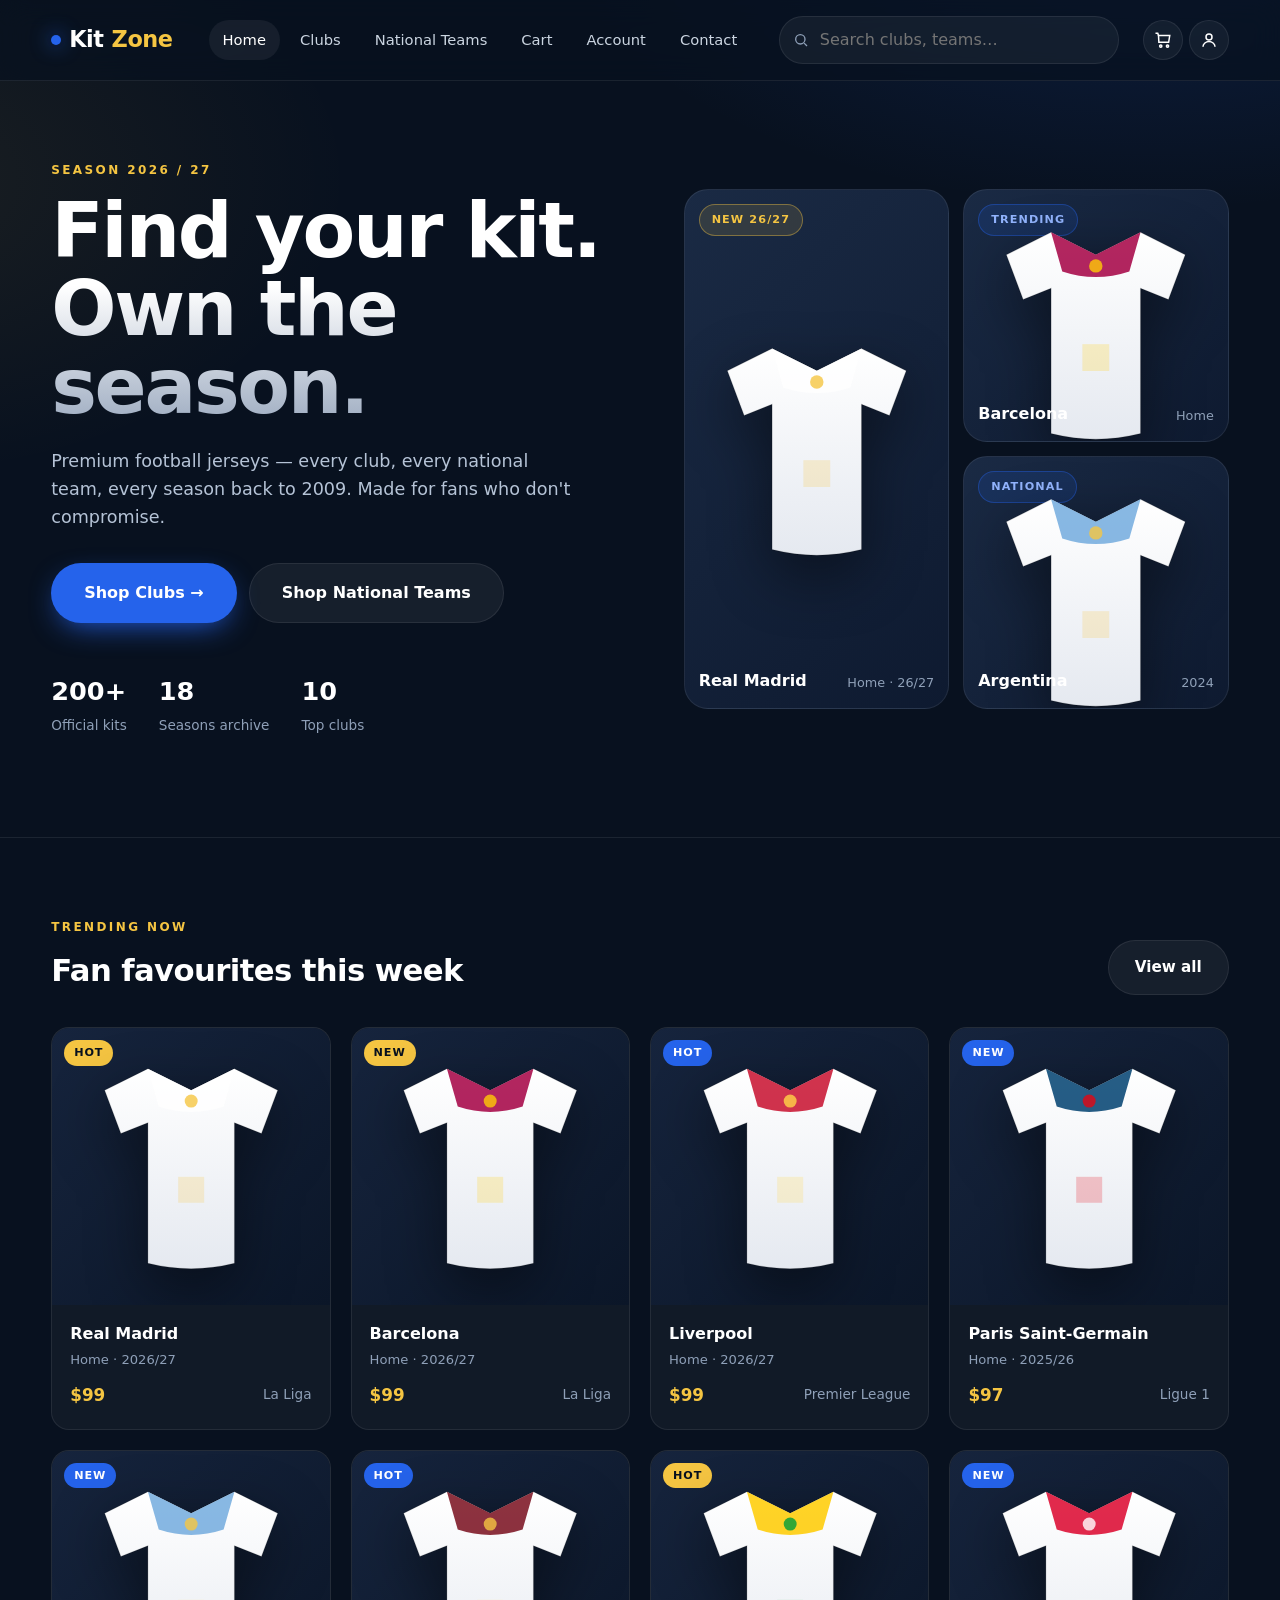
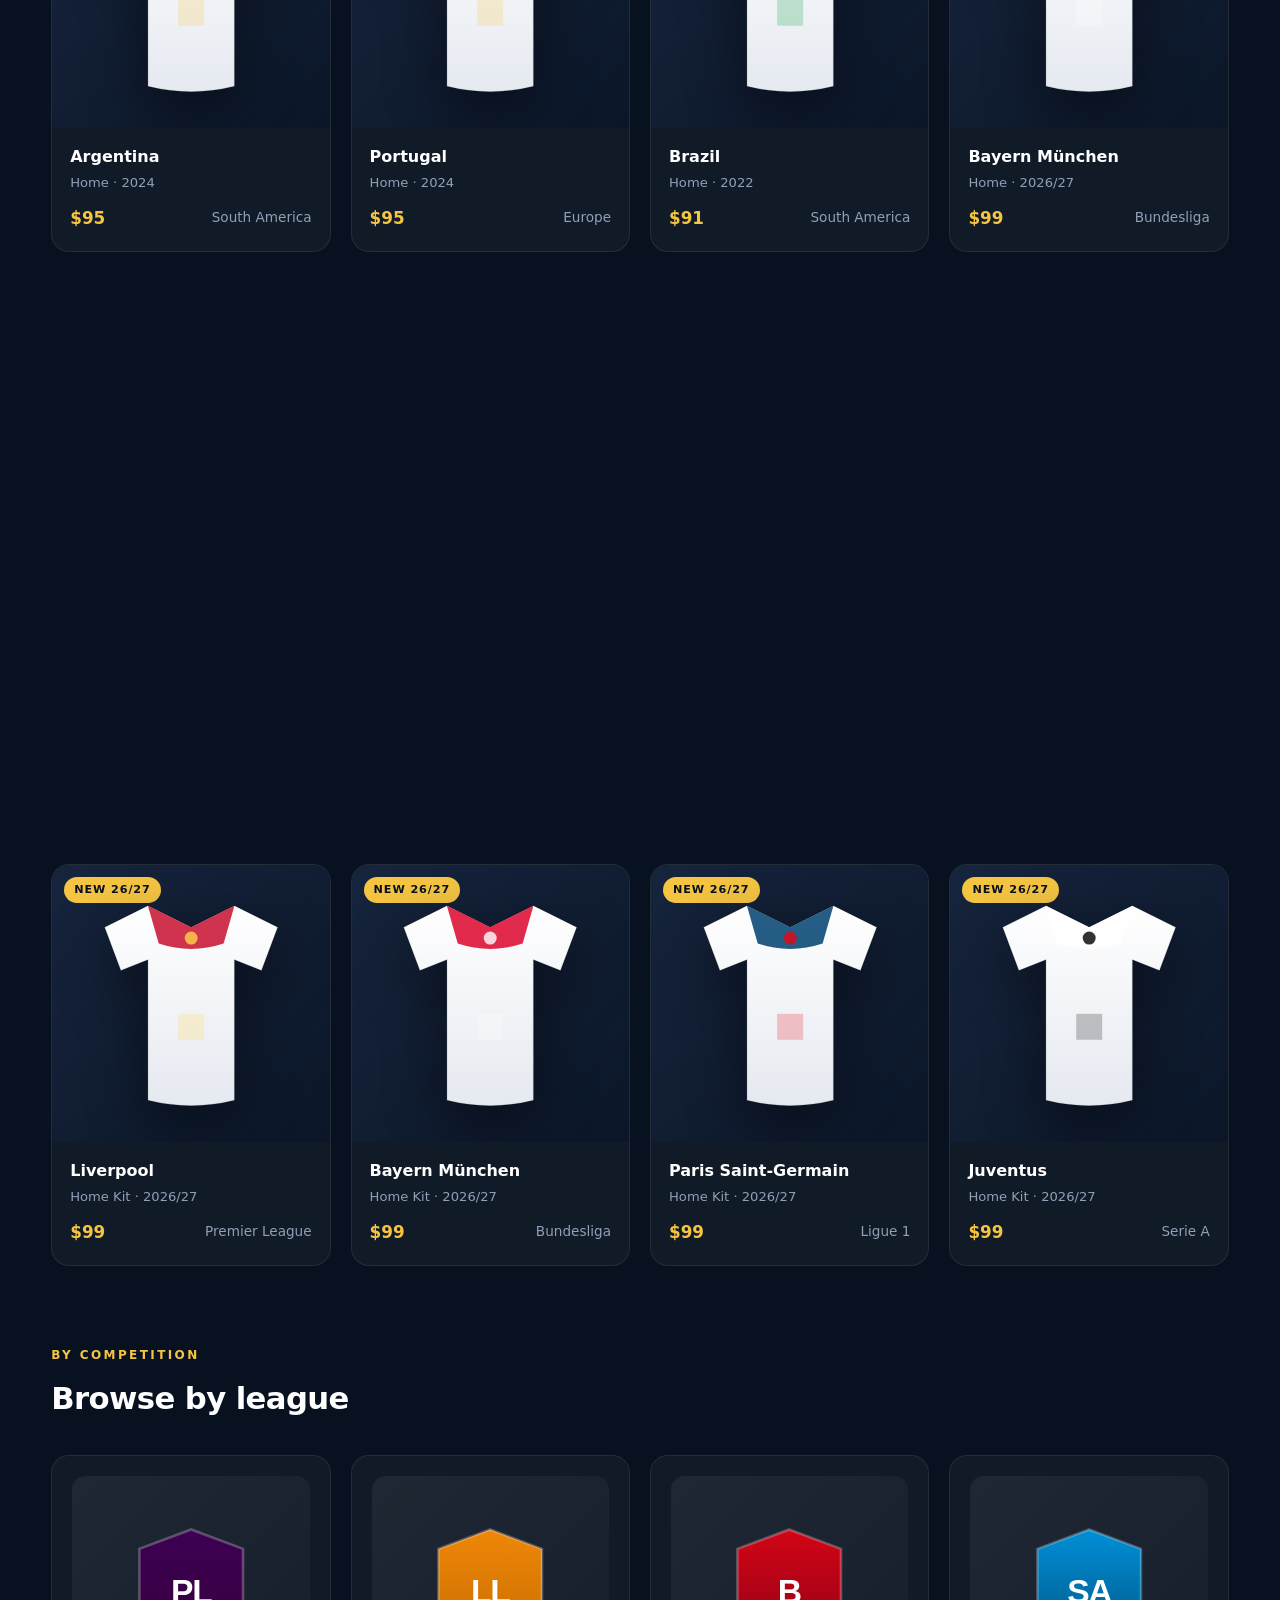
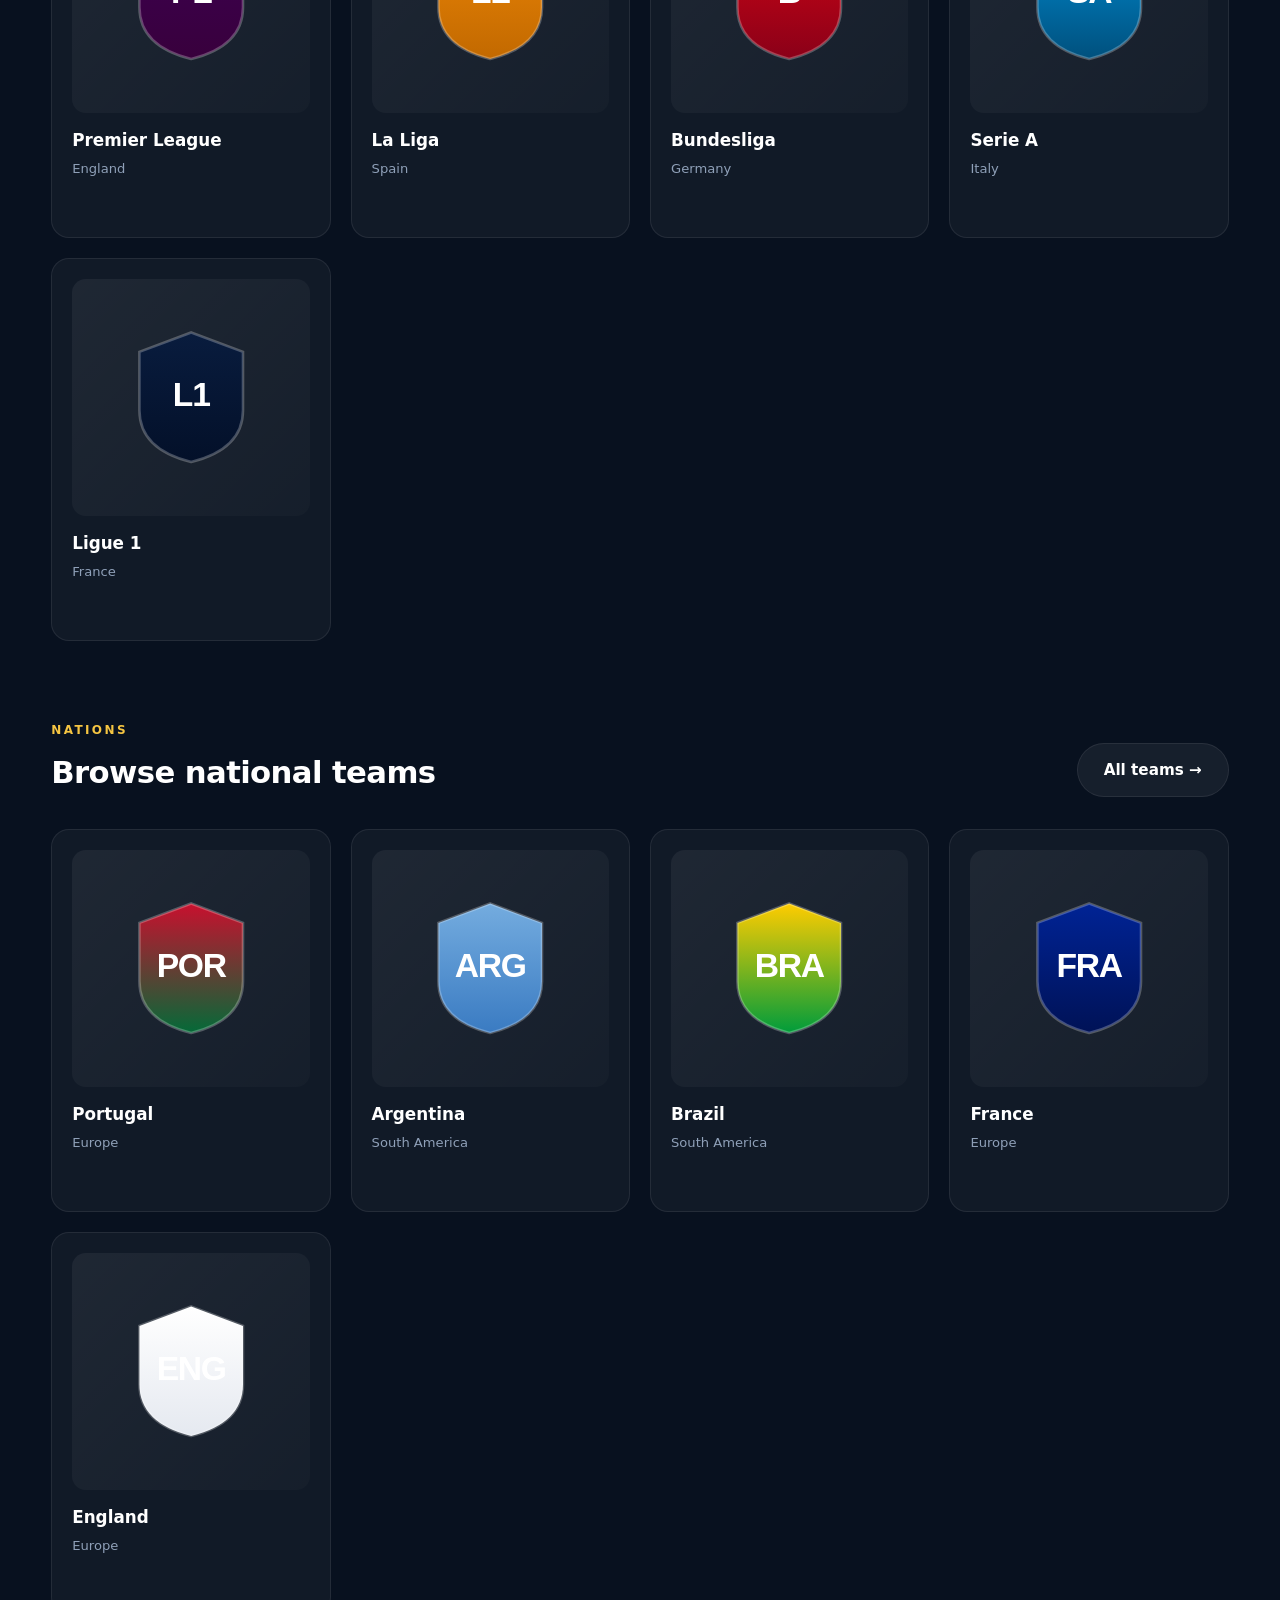
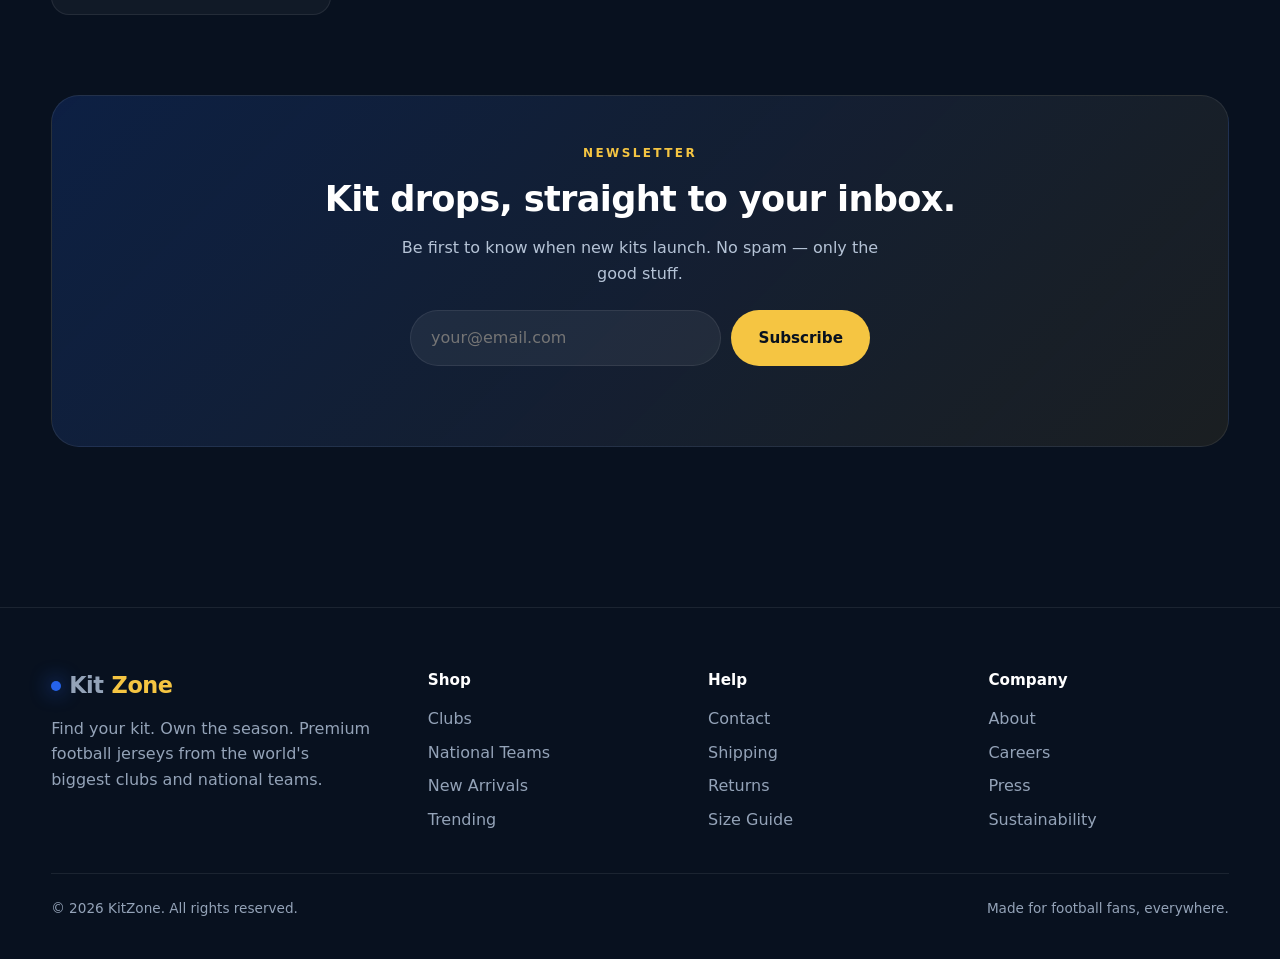
==== index.html @ 536f2879 "initial commit" ====
<!doctype html>
<html lang="en">
<head>
<meta charset="utf-8"/>
<meta name="viewport" content="width=device-width,initial-scale=1"/>
<title>KitZone — Find your kit. Own the season.</title>
<meta name="description" content="Premium football jerseys from every club and national team. Every season, every kit."/>
<link rel="stylesheet" href="css/style.css"/>
</head>
<body data-page="home">
<header class="header" data-header></header>

<!-- Hero -->
<section class="hero">
  <div class="container hero-grid">
    <div class="reveal">
      <div class="eyebrow">Season 2026 / 27</div>
      <h1>Find your kit. Own the season.</h1>
      <p class="lead">Premium football jerseys — every club, every national team, every season back to 2009. Made for fans who don't compromise.</p>
      <div class="hero-actions">
        <a href="clubs.html" class="btn btn-primary btn-lg">Shop Clubs →</a>
        <a href="nationalteams.html" class="btn btn-ghost btn-lg">Shop National Teams</a>
      </div>
      <div class="hero-stats">
        <div><strong>200+</strong><span>Official kits</span></div>
        <div><strong>18</strong><span>Seasons archive</span></div>
        <div><strong>10</strong><span>Top clubs</span></div>
      </div>
    </div>
    <div class="hero-visual reveal">
      <div class="hero-tile">
        <span class="badge gold">New 26/27</span>
        <div class="jersey" id="heroJ1"></div>
        <div class="jersey-caption"><strong>Real Madrid</strong><span>Home · 26/27</span></div>
      </div>
      <div class="hero-tile">
        <span class="badge">Trending</span>
        <div class="jersey" id="heroJ2"></div>
        <div class="jersey-caption"><strong>Barcelona</strong><span>Home</span></div>
      </div>
      <div class="hero-tile">
        <span class="badge">National</span>
        <div class="jersey" id="heroJ3"></div>
        <div class="jersey-caption"><strong>Argentina</strong><span>2024</span></div>
      </div>
    </div>
  </div>
</section>

<!-- Trending -->
<section class="section" id="trending">
  <div class="container">
    <div class="section-head reveal">
      <div>
        <div class="eyebrow">Trending Now</div>
        <h2>Fan favourites this week</h2>
      </div>
      <a href="clubs.html" class="btn btn-ghost">View all</a>
    </div>
    <div class="product-grid" id="trendingGrid"></div>
  </div>
</section>

<!-- New Arrivals -->
<section class="section" id="new" style="padding-top:0">
  <div class="container">
    <div class="section-head reveal">
      <div>
        <div class="eyebrow">Season 26 / 27</div>
        <h2>New arrivals</h2>
      </div>
      <a href="clubs.html" class="btn btn-ghost">Explore</a>
    </div>
    <div class="product-grid" id="newGrid"></div>
  </div>
</section>

<!-- Leagues -->
<section class="section" style="padding-top:0">
  <div class="container">
    <div class="section-head reveal">
      <div>
        <div class="eyebrow">By competition</div>
        <h2>Browse by league</h2>
      </div>
    </div>
    <div class="grid-cards reveal" id="leagueGrid"></div>
  </div>
</section>

<!-- National -->
<section class="section" style="padding-top:0">
  <div class="container">
    <div class="section-head reveal">
      <div>
        <div class="eyebrow">Nations</div>
        <h2>Browse national teams</h2>
      </div>
      <a href="nationalteams.html" class="btn btn-ghost">All teams →</a>
    </div>
    <div class="grid-cards reveal" id="ntPreview"></div>
  </div>
</section>

<!-- Newsletter -->
<section class="section" style="padding-top:0">
  <div class="container reveal">
    <div class="newsletter">
      <div class="eyebrow" style="color:var(--gold)">Newsletter</div>
      <h2>Kit drops, straight to your inbox.</h2>
      <p>Be first to know when new kits launch. No spam — only the good stuff.</p>
      <form id="newsForm" novalidate>
        <input type="email" placeholder="your@email.com" id="newsEmail" required/>
        <button type="submit" class="btn btn-gold">Subscribe</button>
      </form>
      <div class="msg" id="newsMsg"></div>
    </div>
  </div>
</section>

<footer class="footer" data-footer></footer>

<script src="js/data.js"></script>
<script src="js/app.js"></script>
<script>
  // Hero jerseys
  document.getElementById('heroJ1').innerHTML = window.jerseySVG('#ffffff','#e5e9f0','#F5C542');
  document.getElementById('heroJ2').innerHTML = window.jerseySVG('#a50044','#004d98','#ffcb05');
  document.getElementById('heroJ3').innerHTML = window.jerseySVG('#74acdf','#ffffff','#F5C542');

  // Trending
  const trending = [
    { kind:'club', id:'real',     season:'2026/27', type:'Home', label:'Real Madrid' },
    { kind:'club', id:'barca',    season:'2026/27', type:'Home', label:'Barcelona' },
    { kind:'club', id:'liverpool',season:'2026/27', type:'Home', label:'Liverpool' },
    { kind:'club', id:'psg',      season:'2025/26', type:'Home', label:'Paris SG' },
    { kind:'nt',   id:'argentina',season:'2024',    type:'Home', label:'Argentina' },
    { kind:'nt',   id:'portugal', season:'2024',    type:'Home', label:'Portugal' },
    { kind:'nt',   id:'brazil',   season:'2022',    type:'Home', label:'Brazil' },
    { kind:'club', id:'bayern',   season:'2026/27', type:'Home', label:'Bayern' },
  ];
  document.getElementById('trendingGrid').innerHTML = trending.map(t => {
    const src = t.kind==='club' ? window.findClub(t.id) : window.findCountry(t.id);
    const [a,b,c] = src.jersey;
    const price = window.priceForYear(parseInt(t.season));
    return `<a class="product-card reveal" href="${window.jerseyUrl(t.kind,t.id,t.season,t.type)}">
      <div class="img"><span class="tag ${Math.random()>.5?'blue':''}">${Math.random()>.5?'Hot':'New'}</span>${window.jerseySVG(a,b,c)}</div>
      <div class="info">
        <h4>${src.name}</h4>
        <div class="sub">${t.type} · ${t.season}</div>
        <div class="row"><span class="price">$${price}</span><span style="color:var(--muted);font-size:.85rem">${t.kind==='club'?src.league:src.continent}</span></div>
      </div>
    </a>`;
  }).join('');

  // New arrivals — 26/27 club home kits
  document.getElementById('newGrid').innerHTML = window.clubs.slice(0,8).map(c => {
    const [a,b,cc] = c.jersey;
    return `<a class="product-card reveal" href="${window.jerseyUrl('club',c.id,'2026/27','Home')}">
      <div class="img"><span class="tag">New 26/27</span>${window.jerseySVG(a,b,cc)}</div>
      <div class="info">
        <h4>${c.name}</h4>
        <div class="sub">Home Kit · 2026/27</div>
        <div class="row"><span class="price">$99</span><span style="color:var(--muted);font-size:.85rem">${c.league}</span></div>
      </div>
    </a>`;
  }).join('');

  // Leagues
  const leagues = [
    { name:'Premier League', country:'England',  c1:'#3d0053', c2:'#38003c' },
    { name:'La Liga',        country:'Spain',    c1:'#ee8707', c2:'#c26900' },
    { name:'Bundesliga',     country:'Germany',  c1:'#d20515', c2:'#8a0018' },
    { name:'Serie A',        country:'Italy',    c1:'#008fd7', c2:'#00507d' },
    { name:'Ligue 1',        country:'France',   c1:'#091c3e', c2:'#031029' },
  ];
  document.getElementById('leagueGrid').innerHTML = leagues.map(l =>
    `<a class="card" href="clubs.html?league=${encodeURIComponent(l.name)}">
      <div class="crest">${window.crestSVG(l.name.split(' ').map(s=>s[0]).join('').slice(0,2), l.c1, l.c2)}</div>
      <h3>${l.name}</h3>
      <div class="meta">${l.country}</div>
      <div class="link">Explore clubs →</div>
    </a>`
  ).join('');

  // National preview
  document.getElementById('ntPreview').innerHTML = window.nationalTeams.slice(0,5).map(n =>
    `<a class="card" href="country.html?id=${n.id}">
      <div class="crest">${window.crestSVG(n.abbr, n.c1, n.c2)}</div>
      <h3>${n.name}</h3>
      <div class="meta">${n.continent}</div>
      <div class="link">Browse jerseys →</div>
    </a>`
  ).join('');

  // Newsletter
  document.getElementById('newsForm').addEventListener('submit', e => {
    e.preventDefault();
    const email = document.getElementById('newsEmail').value.trim();
    const msg = document.getElementById('newsMsg');
    const ok = /^[^\s@]+@[^\s@]+\.[^\s@]+$/.test(email);
    if (!ok) { msg.textContent = 'Please enter a valid email.'; msg.className='msg err'; return; }
    msg.textContent = 'You\'re in. Welcome to KitZone.'; msg.className='msg ok';
    e.target.reset();
  });

  // Re-init observers for dynamically inserted .reveal cards
  document.querySelectorAll('.reveal').forEach(el => {
    const io = new IntersectionObserver(entries => entries.forEach(e => e.isIntersecting && (e.target.classList.add('in'), io.disconnect())), { threshold: .1 });
    io.observe(el);
  });
</script>
</body>
</html>
---- css/style.css ----
/* ============================================================
   KitZone – Premium Football Jersey Webshop
   Global stylesheet
   ============================================================ */

/* ---- Design tokens ---- */
:root {
  --bg: #08111f;
  --bg-2: #0d1a2e;
  --primary: #2563eb;
  --primary-2: #1d4ed8;
  --white: #ffffff;
  --light: #f4f7fb;
  --gold: #f5c542;
  --muted: #8fa0b8;
  --border: rgba(255, 255, 255, 0.08);
  --card: rgba(255, 255, 255, 0.04);
  --card-hover: rgba(255, 255, 255, 0.07);
  --shadow-lg: 0 30px 60px -20px rgba(0, 0, 0, 0.6);
  --shadow-md: 0 12px 32px -12px rgba(0, 0, 0, 0.5);
  --radius: 18px;
  --radius-sm: 12px;
  --transition: 250ms cubic-bezier(0.4, 0.2, 0.2, 1);
  --font: "Inter", "Segoe UI", system-ui, -apple-system, sans-serif;
}

/* ---- Reset ---- */
*,
*::before,
*::after {
  box-sizing: border-box;
}
* {
  margin: 0;
  padding: 0;
}
html {
  scroll-behavior: smooth;
}
body {
  font-family: var(--font);
  background: var(--bg);
  color: var(--white);
  line-height: 1.6;
  min-height: 100vh;
  overflow-x: hidden;
  background-image:
    radial-gradient(
      1000px 500px at 90% -10%,
      rgba(37, 99, 235, 0.18),
      transparent 60%
    ),
    radial-gradient(
      800px 500px at -10% 20%,
      rgba(245, 197, 66, 0.08),
      transparent 60%
    );
  background-attachment: fixed;
}
a {
  color: inherit;
  text-decoration: none;
}
img {
  max-width: 100%;
  display: block;
}
button,
input,
select,
textarea {
  font: inherit;
  color: inherit;
}

/* ---- Layout helpers ---- */
.container {
  width: min(1240px, 92%);
  margin-inline: auto;
}
.section {
  padding: 80px 0;
}
.section-head {
  display: flex;
  align-items: end;
  justify-content: space-between;
  gap: 20px;
  margin-bottom: 32px;
  flex-wrap: wrap;
}
.section-head h2 {
  font-size: clamp(1.6rem, 2.4vw, 2.2rem);
  font-weight: 800;
  letter-spacing: -0.02em;
}
.section-head p {
  color: var(--muted);
  max-width: 520px;
}
.eyebrow {
  color: var(--gold);
  text-transform: uppercase;
  letter-spacing: 0.2em;
  font-size: 0.75rem;
  font-weight: 700;
  margin-bottom: 8px;
}

/* ---- Header ---- */
.header {
  position: sticky;
  top: 0;
  z-index: 100;
  backdrop-filter: blur(14px);
  -webkit-backdrop-filter: blur(14px);
  background: rgba(8, 17, 31, 0.72);
  border-bottom: 1px solid var(--border);
}
.nav {
  display: flex;
  align-items: center;
  gap: 24px;
  padding: 16px 0;
}
.logo {
  font-weight: 900;
  font-size: 1.4rem;
  letter-spacing: -0.02em;
  display: flex;
  align-items: center;
  gap: 8px;
}
.logo .dot {
  width: 10px;
  height: 10px;
  border-radius: 50%;
  background: var(--primary);
  box-shadow: 0 0 20px var(--primary);
}
.logo .gold {
  color: var(--gold);
}
.nav-links {
  display: flex;
  gap: 6px;
  margin-left: 12px;
}
.nav-links a {
  padding: 8px 14px;
  border-radius: 999px;
  font-size: 0.92rem;
  color: #cbd5e1;
  transition: var(--transition);
}
.nav-links a:hover,
.nav-links a.active {
  background: rgba(255, 255, 255, 0.06);
  color: var(--white);
}
.search-wrap {
  position: relative;
  flex: 1;
  max-width: 340px;
  margin-left: auto;
}
.search-wrap input {
  width: 100%;
  padding: 10px 14px 10px 40px;
  border-radius: 999px;
  background: rgba(255, 255, 255, 0.05);
  border: 1px solid var(--border);
  color: var(--white);
  transition: var(--transition);
  outline: none;
}
.search-wrap input:focus {
  border-color: var(--primary);
  background: rgba(37, 99, 235, 0.08);
}
.search-wrap::before {
  content: "";
  position: absolute;
  left: 14px;
  top: 50%;
  transform: translateY(-50%);
  width: 16px;
  height: 16px;
  background: url("data:image/svg+xml;utf8,<svg xmlns='http://www.w3.org/2000/svg' fill='none' stroke='%238fa0b8' stroke-width='2' viewBox='0 0 24 24'><circle cx='11' cy='11' r='7'/><path d='m21 21-4.3-4.3'/></svg>")
    no-repeat center/contain;
}
.search-suggestions {
  position: absolute;
  top: calc(100% + 8px);
  left: 0;
  right: 0;
  background: #0f1c33;
  border: 1px solid var(--border);
  border-radius: var(--radius-sm);
  overflow: hidden;
  box-shadow: var(--shadow-md);
  display: none;
  z-index: 200;
}
.search-suggestions.show {
  display: block;
}
.search-suggestions a {
  display: flex;
  align-items: center;
  gap: 10px;
  padding: 10px 14px;
  font-size: 0.9rem;
  border-bottom: 1px solid var(--border);
  transition: var(--transition);
}
.search-suggestions a:hover {
  background: rgba(37, 99, 235, 0.15);
}
.search-suggestions a:last-child {
  border-bottom: 0;
}
.search-suggestions .badge {
  margin-left: auto;
  font-size: 0.7rem;
  color: var(--muted);
  text-transform: uppercase;
  letter-spacing: 0.1em;
}

.nav-icons {
  display: flex;
  align-items: center;
  gap: 6px;
}
.icon-btn {
  position: relative;
  width: 40px;
  height: 40px;
  border-radius: 50%;
  display: grid;
  place-items: center;
  background: rgba(255, 255, 255, 0.05);
  border: 1px solid var(--border);
  cursor: pointer;
  transition: var(--transition);
}
.icon-btn:hover {
  background: var(--primary);
  transform: translateY(-2px);
}
.icon-btn svg {
  width: 18px;
  height: 18px;
  stroke: currentColor;
  fill: none;
  stroke-width: 2;
}
.cart-count {
  position: absolute;
  top: -4px;
  right: -4px;
  min-width: 20px;
  height: 20px;
  padding: 0 5px;
  border-radius: 999px;
  background: var(--gold);
  color: #08111f;
  font-size: 0.7rem;
  font-weight: 800;
  display: grid;
  place-items: center;
}
.hamburger {
  display: none;
  width: 40px;
  height: 40px;
  border-radius: 12px;
  background: rgba(255, 255, 255, 0.05);
  border: 1px solid var(--border);
  cursor: pointer;
  flex-direction: column;
  gap: 4px;
  align-items: center;
  justify-content: center;
}
.hamburger span {
  width: 18px;
  height: 2px;
  background: var(--white);
  border-radius: 2px;
  transition: var(--transition);
}

/* ---- Buttons ---- */
.btn {
  display: inline-flex;
  align-items: center;
  justify-content: center;
  gap: 8px;
  padding: 14px 26px;
  border-radius: 999px;
  font-weight: 600;
  font-size: 0.95rem;
  cursor: pointer;
  border: 1px solid transparent;
  transition: var(--transition);
  white-space: nowrap;
}
.btn-primary {
  background: var(--primary);
  color: var(--white);
  box-shadow: 0 10px 30px -10px var(--primary);
}
.btn-primary:hover {
  background: var(--primary-2);
  transform: translateY(-2px);
  box-shadow: 0 16px 40px -10px var(--primary);
}
.btn-ghost {
  background: rgba(255, 255, 255, 0.06);
  border-color: var(--border);
  color: var(--white);
}
.btn-ghost:hover {
  background: rgba(255, 255, 255, 0.12);
  transform: translateY(-2px);
}
.btn-gold {
  background: var(--gold);
  color: #08111f;
}
.btn-gold:hover {
  background: #ffd35a;
  transform: translateY(-2px);
}
.btn-lg {
  padding: 16px 32px;
  font-size: 1rem;
}

/* ---- Hero ---- */
.hero {
  position: relative;
  overflow: hidden;
  padding: 80px 0 100px;
  border-bottom: 1px solid var(--border);
}
.hero-grid {
  display: grid;
  grid-template-columns: 1.05fr 1fr;
  gap: 60px;
  align-items: center;
}
.hero h1 {
  font-size: clamp(2.6rem, 6vw, 5rem);
  font-weight: 900;
  line-height: 1.02;
  letter-spacing: -0.03em;
  margin: 12px 0 20px;
  background: linear-gradient(180deg, #fff 40%, #7d90ac 120%);
  -webkit-background-clip: text;
  background-clip: text;
  -webkit-text-fill-color: transparent;
}
.hero p.lead {
  font-size: 1.1rem;
  color: #b5c3d6;
  max-width: 520px;
  margin-bottom: 32px;
}
.hero-actions {
  display: flex;
  gap: 12px;
  flex-wrap: wrap;
}
.hero-stats {
  display: flex;
  gap: 32px;
  margin-top: 48px;
  flex-wrap: wrap;
}
.hero-stats div strong {
  font-size: 1.6rem;
  font-weight: 800;
  display: block;
}
.hero-stats div span {
  color: var(--muted);
  font-size: 0.85rem;
}

.hero-visual {
  position: relative;
  height: 520px;
  display: grid;
  grid-template-columns: 1fr 1fr;
  grid-template-rows: 1fr 1fr;
  gap: 14px;
}
.hero-tile {
  position: relative;
  border-radius: 24px;
  overflow: hidden;
  background: linear-gradient(135deg, #1a2a44, #0e1a30);
  border: 1px solid var(--border);
  display: grid;
  place-items: center;
  transition: var(--transition);
}
.hero-tile:hover {
  transform: translateY(-6px);
  box-shadow: var(--shadow-lg);
}
.hero-tile:nth-child(1) {
  grid-row: span 2;
}
.hero-tile .badge {
  position: absolute;
  top: 14px;
  left: 14px;
  padding: 6px 12px;
  border-radius: 999px;
  background: rgba(37, 99, 235, 0.15);
  border: 1px solid rgba(37, 99, 235, 0.4);
  font-size: 0.7rem;
  font-weight: 700;
  letter-spacing: 0.1em;
  text-transform: uppercase;
  color: #93b5ff;
}
.hero-tile .badge.gold {
  background: rgba(245, 197, 66, 0.12);
  border-color: rgba(245, 197, 66, 0.4);
  color: var(--gold);
}

/* ---- Jersey mock (svg-based) ---- */
.jersey {
  width: 100%;
  height: 100%;
  display: grid;
  place-items: center;
  padding: 20px;
}
.jersey svg {
  width: 100%;
  height: 100%;
  max-width: 240px;
  filter: drop-shadow(0 20px 30px rgba(0, 0, 0, 0.45));
  transition: transform var(--transition);
}
.hero-tile:hover .jersey svg {
  transform: scale(1.06) rotate(-2deg);
}
.jersey-caption {
  position: absolute;
  bottom: 14px;
  left: 14px;
  right: 14px;
  display: flex;
  justify-content: space-between;
  align-items: end;
}
.jersey-caption strong {
  font-weight: 700;
}
.jersey-caption span {
  color: var(--muted);
  font-size: 0.8rem;
}

/* ---- Cards grid ---- */
.grid-cards {
  display: grid;
  grid-template-columns: repeat(auto-fill, minmax(220px, 1fr));
  gap: 20px;
}
.card {
  position: relative;
  background: var(--card);
  border: 1px solid var(--border);
  border-radius: var(--radius);
  padding: 20px;
  transition: var(--transition);
  overflow: hidden;
}
.card::after {
  content: "";
  position: absolute;
  inset: 0;
  background: radial-gradient(
    400px 200px at var(--mx, 50%) var(--my, 0%),
    rgba(37, 99, 235, 0.18),
    transparent 60%
  );
  opacity: 0;
  transition: opacity var(--transition);
  pointer-events: none;
}
.card:hover {
  transform: translateY(-6px);
  border-color: rgba(37, 99, 235, 0.5);
  background: var(--card-hover);
  box-shadow: var(--shadow-md);
}
.card:hover::after {
  opacity: 1;
}
.card .crest {
  aspect-ratio: 1;
  display: grid;
  place-items: center;
  background: linear-gradient(
    135deg,
    rgba(255, 255, 255, 0.06),
    rgba(255, 255, 255, 0.02)
  );
  border-radius: 14px;
  margin-bottom: 14px;
  overflow: hidden;
}
.card .crest svg {
  width: 60%;
  height: 60%;
  transition: transform var(--transition);
}
.card:hover .crest svg {
  transform: scale(1.12) rotate(-3deg);
}
.card h3 {
  font-size: 1.05rem;
  font-weight: 700;
  margin-bottom: 4px;
}
.card .meta {
  color: var(--muted);
  font-size: 0.82rem;
}
.card .link {
  margin-top: 14px;
  display: inline-flex;
  align-items: center;
  gap: 6px;
  color: var(--primary);
  font-weight: 600;
  font-size: 0.88rem;
  opacity: 0;
  transform: translateY(4px);
  transition: var(--transition);
}
.card:hover .link {
  opacity: 1;
  transform: translateY(0);
  color: var(--gold);
}

/* ---- Trending / product cards ---- */
.product-grid {
  display: grid;
  grid-template-columns: repeat(auto-fill, minmax(240px, 1fr));
  gap: 20px;
}
.product-card {
  background: var(--card);
  border: 1px solid var(--border);
  border-radius: var(--radius);
  overflow: hidden;
  transition: var(--transition);
  cursor: pointer;
  display: flex;
  flex-direction: column;
}
.product-card:hover {
  transform: translateY(-6px);
  border-color: rgba(37, 99, 235, 0.5);
  box-shadow: var(--shadow-md);
}
.product-card .img {
  aspect-ratio: 1;
  background: linear-gradient(135deg, #16243d, #0b1628);
  display: grid;
  place-items: center;
  overflow: hidden;
  position: relative;
}
.product-card .img svg {
  width: 78%;
  transition: transform var(--transition);
  filter: drop-shadow(0 20px 30px rgba(0, 0, 0, 0.45));
}
.product-card:hover .img svg {
  transform: scale(1.08) rotate(-2deg);
}
.product-card .tag {
  position: absolute;
  top: 12px;
  left: 12px;
  padding: 4px 10px;
  border-radius: 999px;
  font-size: 0.7rem;
  font-weight: 700;
  background: var(--gold);
  color: #08111f;
  text-transform: uppercase;
  letter-spacing: 0.08em;
}
.product-card .tag.blue {
  background: var(--primary);
  color: #fff;
}
.product-card .info {
  padding: 16px 18px 20px;
}
.product-card .info h4 {
  font-size: 1rem;
  font-weight: 700;
}
.product-card .info .sub {
  color: var(--muted);
  font-size: 0.82rem;
  margin-top: 2px;
}
.product-card .info .row {
  display: flex;
  justify-content: space-between;
  align-items: center;
  margin-top: 12px;
}
.product-card .price {
  font-size: 1.05rem;
  font-weight: 800;
  color: var(--gold);
}

/* ---- Newsletter ---- */
.newsletter {
  background: linear-gradient(
    135deg,
    rgba(37, 99, 235, 0.18),
    rgba(245, 197, 66, 0.08)
  );
  border: 1px solid var(--border);
  border-radius: 28px;
  padding: 48px;
  text-align: center;
  position: relative;
  overflow: hidden;
}
.newsletter h2 {
  font-size: clamp(1.6rem, 3vw, 2.2rem);
  font-weight: 800;
  margin-bottom: 8px;
  letter-spacing: -0.02em;
}
.newsletter p {
  color: #b5c3d6;
  max-width: 480px;
  margin: 0 auto 24px;
}
.newsletter form {
  display: flex;
  gap: 10px;
  max-width: 460px;
  margin: 0 auto;
  flex-wrap: wrap;
  justify-content: center;
}
.newsletter input {
  flex: 1;
  min-width: 200px;
  padding: 14px 20px;
  border-radius: 999px;
  background: rgba(255, 255, 255, 0.06);
  border: 1px solid var(--border);
  color: var(--white);
  outline: none;
  transition: var(--transition);
}
.newsletter input:focus {
  border-color: var(--primary);
  background: rgba(37, 99, 235, 0.1);
}
.newsletter .msg {
  margin-top: 12px;
  font-size: 0.9rem;
  min-height: 20px;
}
.newsletter .msg.ok {
  color: #7ee2b8;
}
.newsletter .msg.err {
  color: #ff9b9b;
}

/* ---- Footer ---- */
.footer {
  border-top: 1px solid var(--border);
  margin-top: 80px;
  padding: 60px 0 40px;
  color: #94a3b8;
}
.footer-grid {
  display: grid;
  grid-template-columns: 1.4fr repeat(3, 1fr);
  gap: 40px;
}
.footer h5 {
  color: var(--white);
  font-size: 0.95rem;
  margin-bottom: 14px;
  font-weight: 700;
}
.footer ul {
  list-style: none;
  display: grid;
  gap: 8px;
}
.footer a:hover {
  color: var(--gold);
}
.footer-bottom {
  margin-top: 40px;
  padding-top: 24px;
  border-top: 1px solid var(--border);
  display: flex;
  justify-content: space-between;
  flex-wrap: wrap;
  gap: 12px;
  font-size: 0.85rem;
}

/* ---- Page hero (subpages) ---- */
.page-hero {
  padding: 60px 0 40px;
  border-bottom: 1px solid var(--border);
}
.page-hero h1 {
  font-size: clamp(2rem, 4vw, 3rem);
  font-weight: 900;
  letter-spacing: -0.02em;
}
.page-hero p {
  color: var(--muted);
  margin-top: 8px;
  max-width: 560px;
}
.filter-bar {
  display: flex;
  gap: 12px;
  margin-top: 24px;
  flex-wrap: wrap;
}
.filter-bar input,
.filter-bar select {
  padding: 12px 18px;
  border-radius: 999px;
  background: rgba(255, 255, 255, 0.05);
  border: 1px solid var(--border);
  color: var(--white);
  outline: none;
  transition: var(--transition);
}
.filter-bar input {
  flex: 1;
  min-width: 220px;
}
.filter-bar input:focus,
.filter-bar select:focus {
  border-color: var(--primary);
}
.filter-bar .relative {
  position: relative;
  flex: 1;
  min-width: 220px;
}
.filter-bar .relative input {
  width: 100%;
}

/* ---- Season table (clubs) ---- */
.season-header {
  display: flex;
  align-items: center;
  gap: 20px;
  margin-bottom: 30px;
  padding: 24px;
  border-radius: var(--radius);
  background: var(--card);
  border: 1px solid var(--border);
}
.season-header .crest-lg {
  width: 80px;
  height: 80px;
  display: grid;
  place-items: center;
  border-radius: 20px;
  background: linear-gradient(
    135deg,
    rgba(255, 255, 255, 0.06),
    rgba(255, 255, 255, 0.02)
  );
}
.season-header .crest-lg svg {
  width: 70%;
  height: 70%;
}
.season-header h1 {
  font-size: 2rem;
  font-weight: 900;
  letter-spacing: -0.02em;
}
.season-header .meta {
  color: var(--muted);
}
.back-link {
  display: inline-flex;
  align-items: center;
  gap: 6px;
  color: var(--muted);
  margin-bottom: 20px;
  transition: var(--transition);
}
.back-link:hover {
  color: var(--gold);
}

.jersey-table {
  border-radius: var(--radius);
  overflow: hidden;
  border: 1px solid var(--border);
  background: var(--card);
}
.jersey-table-head,
.jersey-table-row {
  display: grid;
  grid-template-columns: 130px 1fr 1fr 1fr;
}
.jersey-table-head {
  background: rgba(255, 255, 255, 0.03);
  border-bottom: 1px solid var(--border);
  font-size: 0.78rem;
  text-transform: uppercase;
  letter-spacing: 0.15em;
  color: var(--muted);
  font-weight: 700;
}
.jersey-table-head > div {
  padding: 16px 20px;
}
.jersey-table-row {
  border-bottom: 1px solid var(--border);
  transition: var(--transition);
}
.jersey-table-row:last-child {
  border-bottom: 0;
}
.jersey-table-row:hover {
  background: rgba(37, 99, 235, 0.05);
}
.jersey-table-row .season-label {
  padding: 20px;
  font-weight: 800;
  font-size: 1.05rem;
  display: flex;
  align-items: center;
  border-right: 1px solid var(--border);
}
.jersey-cell {
  padding: 16px;
  border-right: 1px solid var(--border);
  cursor: pointer;
  display: flex;
  flex-direction: column;
  align-items: center;
  gap: 8px;
  transition: var(--transition);
  position: relative;
}
.jersey-cell:last-child {
  border-right: 0;
}
.jersey-cell:hover {
  background: rgba(255, 255, 255, 0.04);
}
.jersey-cell .thumb {
  width: 100%;
  aspect-ratio: 1.1;
  border-radius: 12px;
  background: linear-gradient(135deg, #16243d, #0b1628);
  display: grid;
  place-items: center;
  overflow: hidden;
  transition: var(--transition);
}
.jersey-cell:hover .thumb {
  transform: scale(1.04);
  box-shadow: var(--shadow-md);
}
.jersey-cell .thumb svg {
  width: 70%;
  filter: drop-shadow(0 10px 15px rgba(0, 0, 0, 0.4));
}
.jersey-cell .label {
  font-size: 0.8rem;
  color: var(--muted);
}
.jersey-cell .price {
  font-size: 0.85rem;
  font-weight: 700;
  color: var(--gold);
}

/* ---- Product page ---- */
.product-layout {
  display: grid;
  grid-template-columns: 1.1fr 1fr;
  gap: 60px;
  padding: 40px 0 80px;
}
.product-gallery {
  display: flex;
  flex-direction: column;
  gap: 16px;
}
.product-main-img {
  aspect-ratio: 1;
  border-radius: 24px;
  overflow: hidden;
  background: linear-gradient(135deg, #16243d, #0b1628);
  border: 1px solid var(--border);
  display: grid;
  place-items: center;
  position: relative;
}
.product-main-img svg {
  width: 62%;
  transition: transform var(--transition);
  filter: drop-shadow(0 30px 40px rgba(0, 0, 0, 0.55));
}
.product-main-img:hover svg {
  transform: scale(1.05);
}
.product-thumbs {
  display: grid;
  grid-template-columns: repeat(4, 1fr);
  gap: 12px;
}
.product-thumb {
  aspect-ratio: 1;
  border-radius: 14px;
  overflow: hidden;
  background: linear-gradient(135deg, #16243d, #0b1628);
  border: 2px solid var(--border);
  cursor: pointer;
  display: grid;
  place-items: center;
  transition: var(--transition);
}
.product-thumb.active,
.product-thumb:hover {
  border-color: var(--primary);
}
.product-thumb svg {
  width: 60%;
}
.product-thumb.video {
  background: #000;
  position: relative;
}
.product-thumb.video::after {
  content: "▶";
  color: white;
  font-size: 1.4rem;
}

.product-info h1 {
  font-size: 2.2rem;
  font-weight: 900;
  letter-spacing: -0.02em;
}
.product-info .team {
  color: var(--muted);
  margin: 4px 0 20px;
}
.product-info .price-lg {
  font-size: 2rem;
  font-weight: 900;
  color: var(--gold);
}
.product-info .avail {
  display: inline-flex;
  gap: 6px;
  align-items: center;
  margin-top: 4px;
  color: #7ee2b8;
  font-size: 0.85rem;
}
.product-info .avail::before {
  content: "";
  width: 8px;
  height: 8px;
  border-radius: 50%;
  background: #7ee2b8;
}

.product-attrs {
  display: grid;
  grid-template-columns: 1fr 1fr;
  gap: 12px;
  margin: 24px 0;
}
.attr-box {
  background: var(--card);
  border: 1px solid var(--border);
  border-radius: 12px;
  padding: 12px 16px;
}
.attr-box .k {
  font-size: 0.7rem;
  text-transform: uppercase;
  letter-spacing: 0.15em;
  color: var(--muted);
}
.attr-box .v {
  font-weight: 700;
  margin-top: 2px;
}

.size-picker {
  display: flex;
  flex-wrap: wrap;
  gap: 8px;
  margin: 12px 0 24px;
}
.size-picker label {
  cursor: pointer;
}
.size-picker input {
  display: none;
}
.size-picker span {
  display: grid;
  place-items: center;
  width: 56px;
  height: 44px;
  border-radius: 12px;
  background: rgba(255, 255, 255, 0.04);
  border: 1px solid var(--border);
  font-weight: 700;
  transition: var(--transition);
}
.size-picker span:hover {
  border-color: var(--primary);
}
.size-picker input:checked + span {
  background: var(--primary);
  border-color: var(--primary);
}

.field-label {
  font-size: 0.8rem;
  text-transform: uppercase;
  letter-spacing: 0.15em;
  color: var(--muted);
  margin-bottom: 10px;
  font-weight: 700;
}

.perso-options {
  display: grid;
  grid-template-columns: 1fr 1fr;
  gap: 10px;
}
.perso-options label {
  cursor: pointer;
}
.perso-options input {
  display: none;
}
.perso-options span {
  display: flex;
  align-items: center;
  gap: 10px;
  padding: 14px 16px;
  border-radius: 14px;
  background: rgba(255, 255, 255, 0.04);
  border: 1px solid var(--border);
  transition: var(--transition);
}
.perso-options span::before {
  content: "";
  width: 18px;
  height: 18px;
  border-radius: 50%;
  border: 2px solid var(--muted);
  transition: var(--transition);
  flex-shrink: 0;
}
.perso-options input:checked + span {
  border-color: var(--primary);
  background: rgba(37, 99, 235, 0.08);
}
.perso-options input:checked + span::before {
  border-color: var(--primary);
  box-shadow: inset 0 0 0 4px var(--primary);
}

.perso-fields {
  display: none;
  grid-template-columns: 2fr 1fr;
  gap: 10px;
  margin: 16px 0 0;
  animation: fadeIn 0.35s ease;
}
.perso-fields.show {
  display: grid;
}
.perso-fields input {
  padding: 14px 18px;
  border-radius: 12px;
  background: rgba(255, 255, 255, 0.04);
  border: 1px solid var(--border);
  color: var(--white);
  outline: none;
  transition: var(--transition);
}
.perso-fields input:focus {
  border-color: var(--primary);
}

.product-actions {
  display: flex;
  gap: 12px;
  margin-top: 28px;
  flex-wrap: wrap;
}
.toast {
  position: fixed;
  bottom: 30px;
  left: 50%;
  transform: translateX(-50%) translateY(20px);
  background: #0f1c33;
  border: 1px solid var(--primary);
  border-radius: 999px;
  padding: 14px 22px;
  box-shadow: var(--shadow-md);
  opacity: 0;
  pointer-events: none;
  transition: var(--transition);
  z-index: 300;
  font-weight: 600;
}
.toast.show {
  opacity: 1;
  transform: translateX(-50%) translateY(0);
}

/* ---- Cart ---- */
.cart-layout {
  display: grid;
  grid-template-columns: 1.5fr 1fr;
  gap: 40px;
  padding: 40px 0 80px;
}
.cart-items {
  display: flex;
  flex-direction: column;
  gap: 14px;
}
.cart-item {
  display: grid;
  grid-template-columns: 100px 1fr auto;
  gap: 20px;
  padding: 16px;
  border-radius: var(--radius);
  background: var(--card);
  border: 1px solid var(--border);
  align-items: center;
}
.cart-item .img {
  width: 100px;
  aspect-ratio: 1;
  border-radius: 12px;
  background: linear-gradient(135deg, #16243d, #0b1628);
  display: grid;
  place-items: center;
}
.cart-item .img svg {
  width: 70%;
}
.cart-item h4 {
  font-size: 1rem;
  font-weight: 700;
}
.cart-item .sub {
  color: var(--muted);
  font-size: 0.82rem;
  margin-top: 4px;
}
.cart-item .details {
  display: flex;
  gap: 10px;
  margin-top: 6px;
  font-size: 0.8rem;
  color: var(--muted);
  flex-wrap: wrap;
}
.cart-item .details span {
  padding: 3px 10px;
  border-radius: 999px;
  background: rgba(255, 255, 255, 0.05);
}
.cart-item .right {
  display: flex;
  flex-direction: column;
  align-items: end;
  gap: 8px;
}
.qty {
  display: inline-flex;
  align-items: center;
  gap: 6px;
  background: rgba(255, 255, 255, 0.05);
  border: 1px solid var(--border);
  border-radius: 999px;
  padding: 4px;
}
.qty button {
  width: 26px;
  height: 26px;
  border-radius: 50%;
  background: none;
  border: 0;
  color: var(--white);
  cursor: pointer;
  transition: var(--transition);
}
.qty button:hover {
  background: var(--primary);
}
.qty span {
  min-width: 24px;
  text-align: center;
  font-weight: 700;
}
.remove {
  background: none;
  border: 0;
  color: #ff9b9b;
  cursor: pointer;
  font-size: 0.82rem;
}
.remove:hover {
  text-decoration: underline;
}
.cart-summary {
  background: var(--card);
  border: 1px solid var(--border);
  border-radius: var(--radius);
  padding: 24px;
  height: fit-content;
  position: sticky;
  top: 100px;
}
.cart-summary h3 {
  font-size: 1.2rem;
  margin-bottom: 16px;
}
.summary-row {
  display: flex;
  justify-content: space-between;
  margin-bottom: 10px;
  color: var(--muted);
}
.summary-row.total {
  border-top: 1px solid var(--border);
  padding-top: 14px;
  margin-top: 14px;
  color: var(--white);
  font-size: 1.3rem;
  font-weight: 800;
}
.summary-row.total span:last-child {
  color: var(--gold);
}
.empty-cart {
  text-align: center;
  padding: 80px 20px;
}
.empty-cart svg {
  width: 80px;
  height: 80px;
  margin-bottom: 20px;
  opacity: 0.5;
}

/* ---- Account / Contact forms ---- */
.form-panel {
  max-width: 480px;
  margin: 40px auto;
  background: var(--card);
  border: 1px solid var(--border);
  border-radius: var(--radius);
  padding: 40px;
  backdrop-filter: blur(8px);
}
.form-panel h2 {
  font-size: 1.6rem;
  font-weight: 800;
  margin-bottom: 6px;
}
.form-panel > p {
  color: var(--muted);
  margin-bottom: 24px;
}
.form-tabs {
  display: flex;
  background: rgba(255, 255, 255, 0.04);
  border: 1px solid var(--border);
  border-radius: 999px;
  padding: 4px;
  margin-bottom: 24px;
}
.form-tabs button {
  flex: 1;
  padding: 10px 16px;
  border-radius: 999px;
  border: 0;
  background: transparent;
  color: var(--muted);
  cursor: pointer;
  font-weight: 600;
  transition: var(--transition);
}
.form-tabs button.active {
  background: var(--primary);
  color: white;
}
.form-group {
  display: flex;
  flex-direction: column;
  gap: 6px;
  margin-bottom: 16px;
}
.form-group label {
  font-size: 0.82rem;
  color: var(--muted);
  font-weight: 600;
}
.form-group input,
.form-group select,
.form-group textarea {
  padding: 14px 16px;
  border-radius: 12px;
  background: rgba(255, 255, 255, 0.04);
  border: 1px solid var(--border);
  color: var(--white);
  outline: none;
  transition: var(--transition);
}
.form-group textarea {
  min-height: 120px;
  resize: vertical;
  font-family: inherit;
}
.form-group input:focus,
.form-group select:focus,
.form-group textarea:focus {
  border-color: var(--primary);
  background: rgba(37, 99, 235, 0.06);
}
.form-group .err {
  color: #ff9b9b;
  font-size: 0.78rem;
  min-height: 14px;
}
.form-panel .btn {
  width: 100%;
  margin-top: 8px;
}

.profile-card {
  display: grid;
  grid-template-columns: 80px 1fr auto;
  gap: 16px;
  align-items: center;
  margin-bottom: 24px;
  padding-bottom: 24px;
  border-bottom: 1px solid var(--border);
}
.avatar {
  width: 80px;
  height: 80px;
  border-radius: 50%;
  background: linear-gradient(135deg, var(--primary), var(--gold));
  display: grid;
  place-items: center;
  font-size: 2rem;
  font-weight: 900;
  color: white;
}
.profile-card h3 {
  font-size: 1.2rem;
}
.profile-card p {
  color: var(--muted);
  font-size: 0.9rem;
}

/* ---- Contact team ---- */
.team-grid {
  display: grid;
  grid-template-columns: repeat(3, 1fr);
  gap: 20px;
  margin: 24px 0 40px;
}
.team-card {
  background: var(--card);
  border: 1px solid var(--border);
  border-radius: var(--radius);
  padding: 22px;
  text-align: center;
  transition: var(--transition);
}
.team-card:hover {
  transform: translateY(-6px);
  border-color: rgba(37, 99, 235, 0.5);
}
.team-card .avatar {
  margin: 0 auto 12px;
}
.team-card h4 {
  font-weight: 700;
}
.team-card .role {
  color: var(--muted);
  font-size: 0.85rem;
}

/* ---- Animations ---- */
@keyframes fadeIn {
  from {
    opacity: 0;
    transform: translateY(14px);
  }
  to {
    opacity: 1;
    transform: translateY(0);
  }
}
.reveal {
  opacity: 0;
  transform: translateY(24px);
  transition:
    opacity 0.7s ease,
    transform 0.7s ease;
}
.reveal.in {
  opacity: 1;
  transform: translateY(0);
}

/* ---- Responsive ---- */
@media (max-width: 960px) {
  .hero-grid {
    grid-template-columns: 1fr;
  }
  .hero-visual {
    height: 420px;
  }
  .product-layout {
    grid-template-columns: 1fr;
    gap: 30px;
  }
  .cart-layout {
    grid-template-columns: 1fr;
  }
  .footer-grid {
    grid-template-columns: 1fr 1fr;
  }
  .team-grid {
    grid-template-columns: 1fr 1fr;
  }
  .jersey-table-head,
  .jersey-table-row {
    grid-template-columns: 90px 1fr 1fr 1fr;
  }
  .jersey-table-row .season-label {
    padding: 14px;
    font-size: 0.9rem;
  }
}
@media (max-width: 720px) {
  .nav-links {
    display: none;
    position: absolute;
    top: 100%;
    left: 0;
    right: 0;
    flex-direction: column;
    padding: 12px;
    background: #0d1a2e;
    border-bottom: 1px solid var(--border);
  }
  .nav-links.open {
    display: flex;
  }
  .hamburger {
    display: flex;
  }
  .search-wrap {
    display: none;
    order: 5;
    max-width: none;
    margin-left: 0;
    width: 100%;
  }
  .search-wrap.open {
    display: block;
  }
  .section {
    padding: 60px 0;
  }
  .newsletter {
    padding: 32px 20px;
  }
  .footer-grid {
    grid-template-columns: 1fr;
  }
  .team-grid {
    grid-template-columns: 1fr;
  }
  .product-attrs {
    grid-template-columns: 1fr;
  }
  .jersey-table-head > div:nth-child(4),
  .jersey-table-row .jersey-cell:nth-child(4) {
    display: none;
  }
  .jersey-table-head,
  .jersey-table-row {
    grid-template-columns: 80px 1fr 1fr;
  }
  .cart-item {
    grid-template-columns: 80px 1fr;
  }
  .cart-item .right {
    grid-column: 1 / -1;
    flex-direction: row;
    justify-content: space-between;
    align-items: center;
  }
  .cart-item .img {
    width: 80px;
  }
}

/* ============================================================
   KitZone – Real jersey images + Coming Soon cards
   ============================================================ */

.real-jersey-img {
  width: 100%;
  height: 100%;
  object-fit: contain;
  display: block;
  padding: 16px;
  transition: transform 0.25s ease;
}

.real-jersey-img:hover {
  transform: scale(1.04);
}

.coming-soon-card {
  width: 100%;
  min-height: 220px;
  height: 100%;
  border: 1px dashed rgba(245, 197, 66, 0.45);
  border-radius: 18px;
  background: linear-gradient(
    135deg,
    rgba(245, 197, 66, 0.08),
    rgba(37, 99, 235, 0.08)
  );
  display: flex;
  flex-direction: column;
  align-items: center;
  justify-content: center;
  gap: 10px;
  color: #ffffff;
  text-align: center;
  padding: 24px;
}

.coming-soon-card strong {
  color: #f5c542;
  font-size: 1.1rem;
}

.coming-soon-card span {
  color: #9fb2d0;
  font-size: 0.9rem;
  max-width: 180px;
}

.coming-soon-icon {
  font-size: 2rem;
}
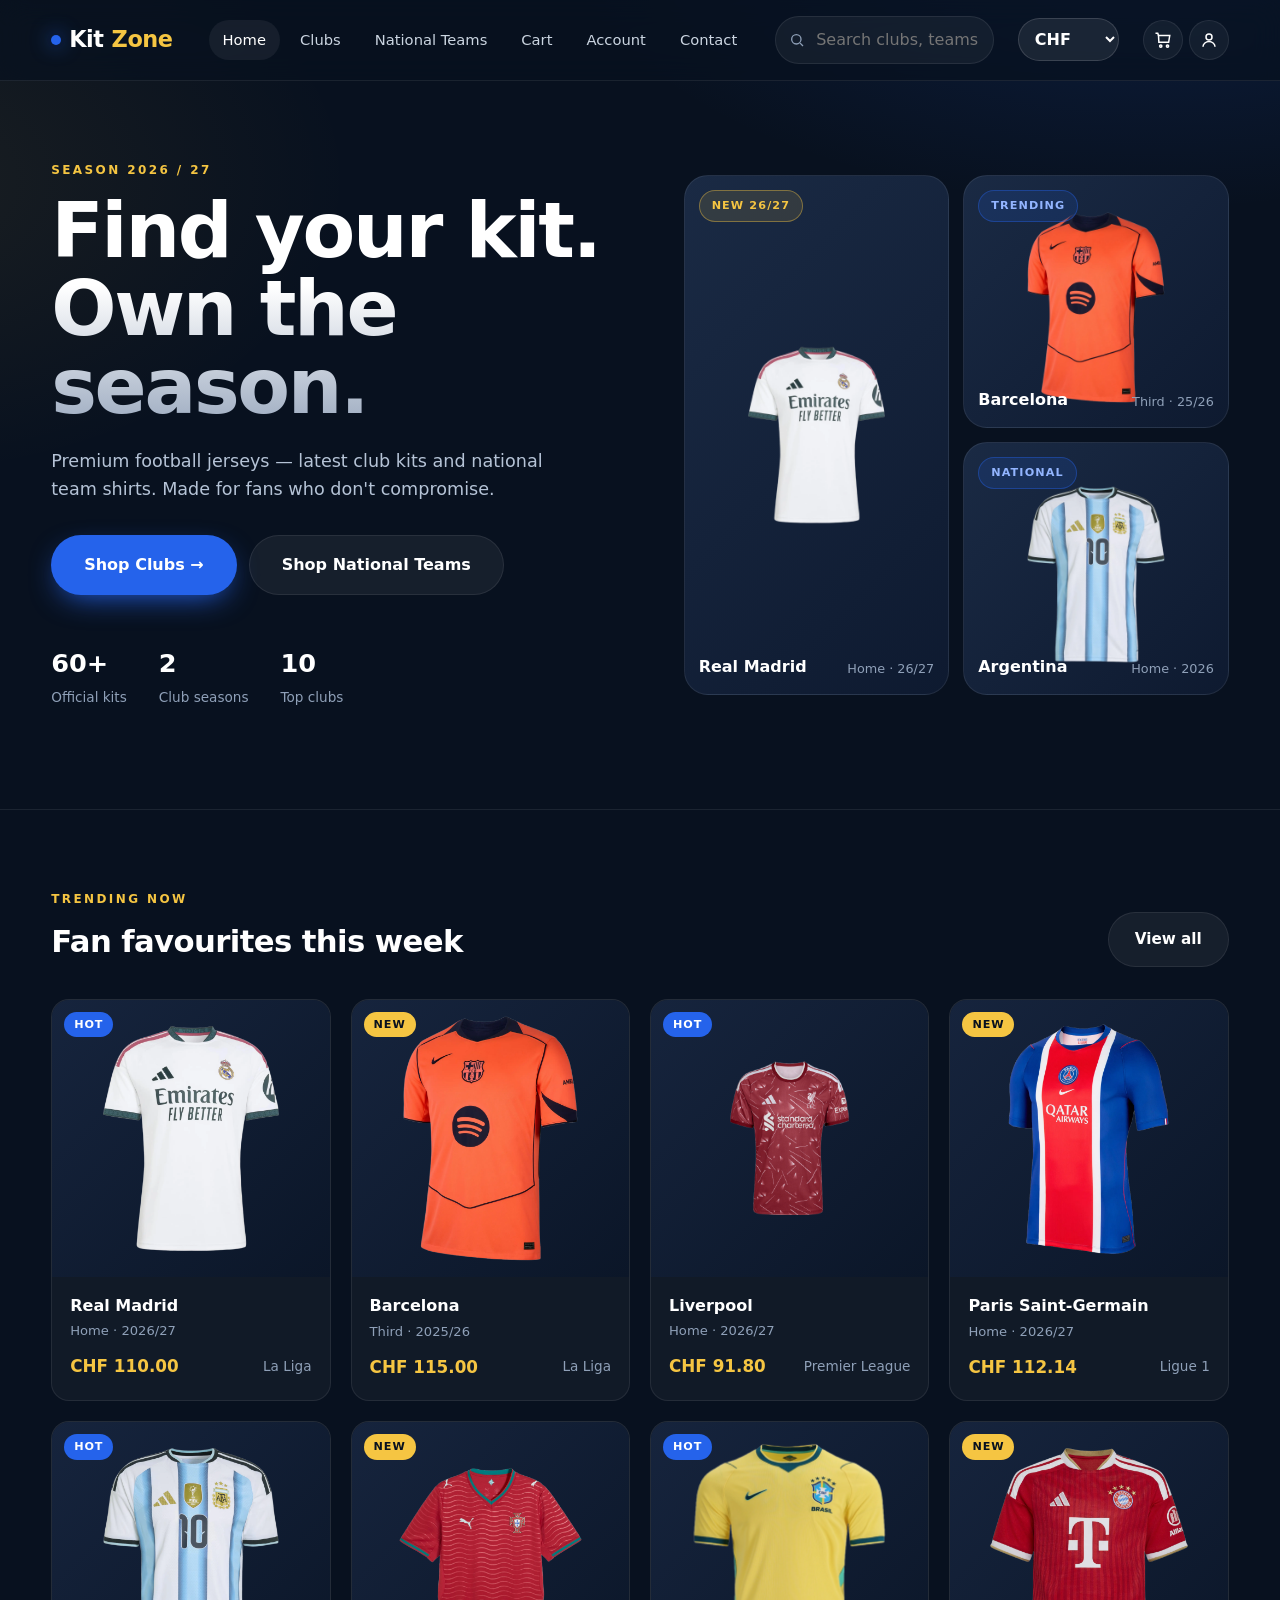
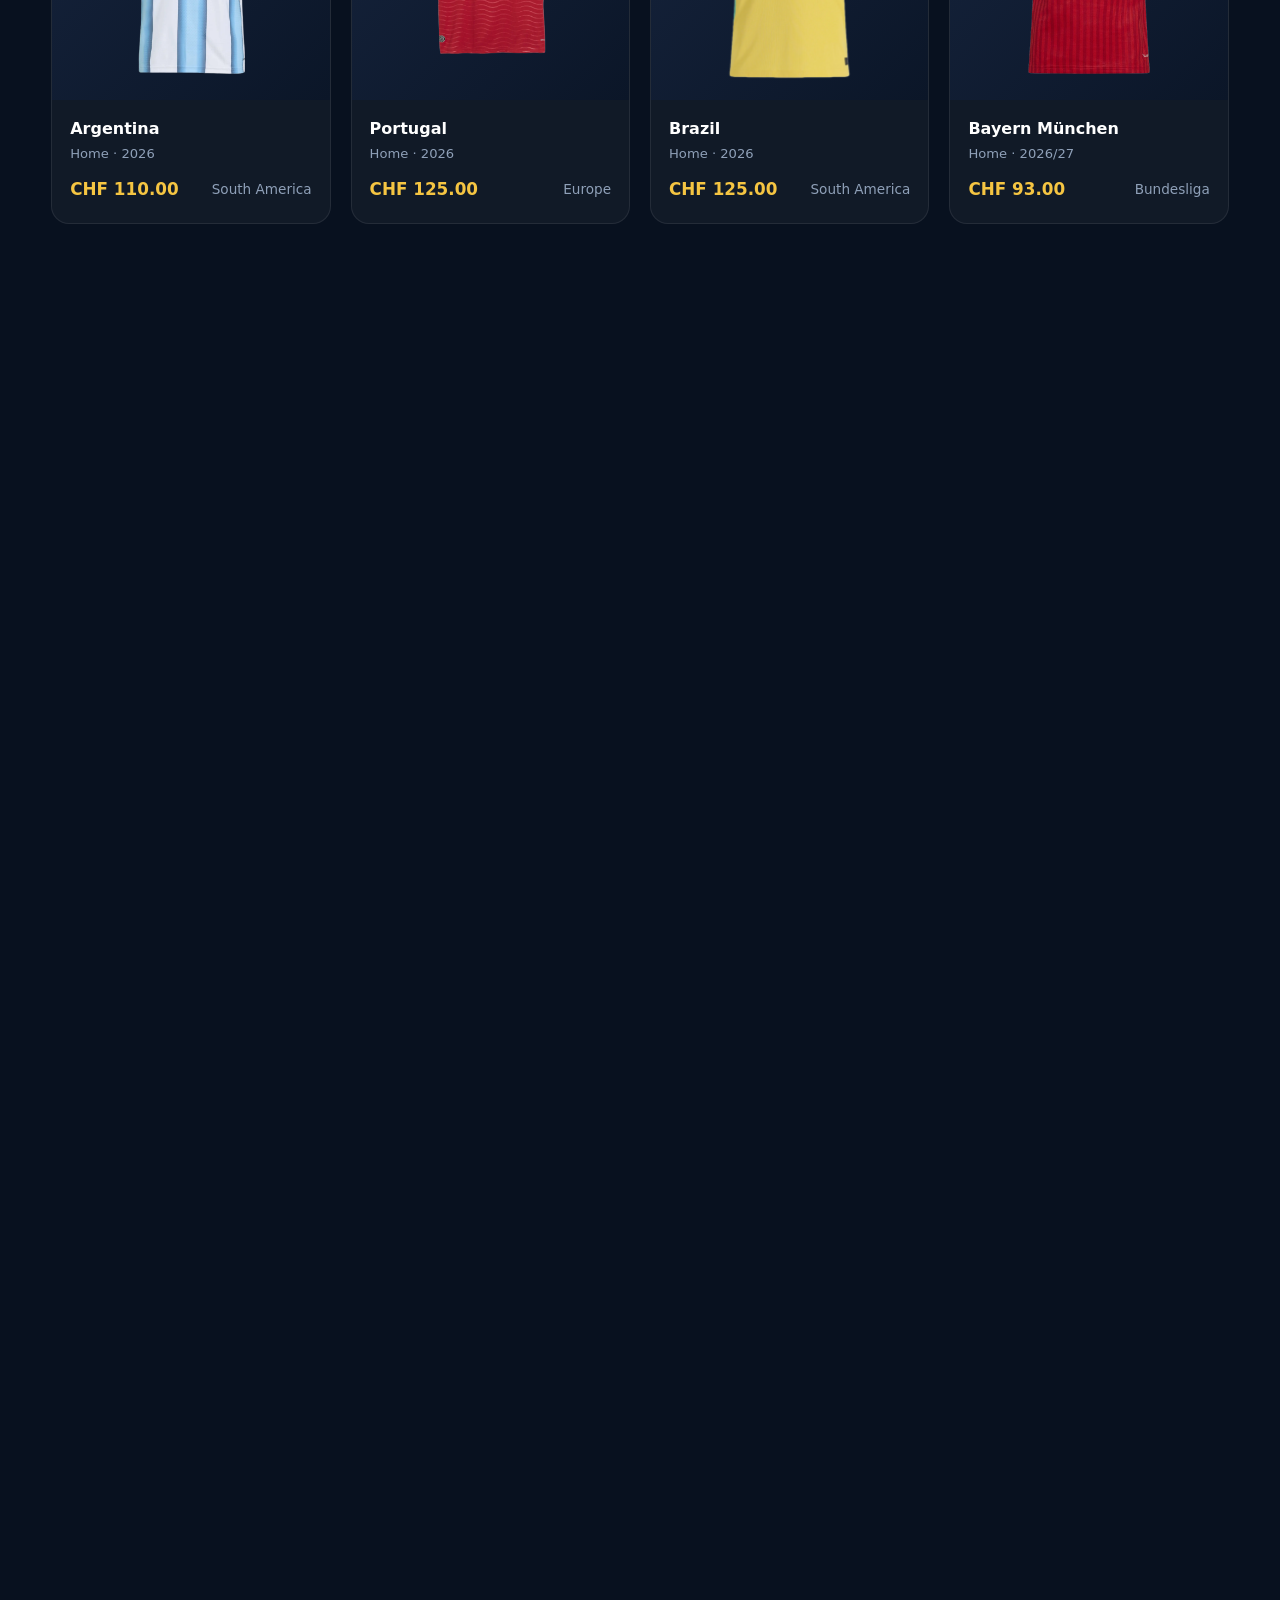
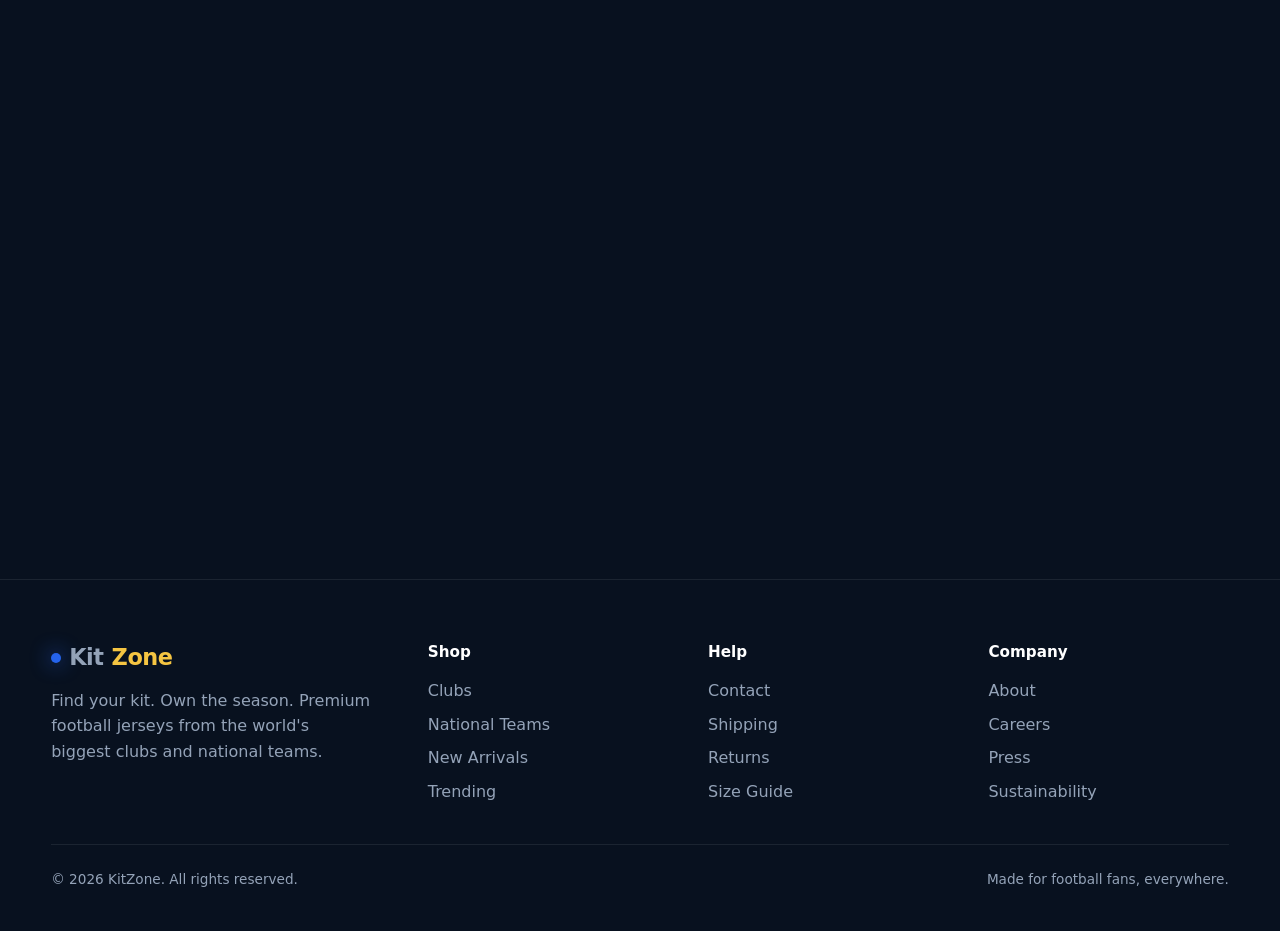
==== commit 7feaceae: "jersey backgroundless" ====
--- a/index.html
+++ b/index.html
@@ -1,214 +1,354 @@
 <!doctype html>
 <html lang="en">
-<head>
-<meta charset="utf-8"/>
-<meta name="viewport" content="width=device-width,initial-scale=1"/>
-<title>KitZone — Find your kit. Own the season.</title>
-<meta name="description" content="Premium football jerseys from every club and national team. Every season, every kit."/>
-<link rel="stylesheet" href="css/style.css"/>
-</head>
-<body data-page="home">
-<header class="header" data-header></header>
-
-<!-- Hero -->
-<section class="hero">
-  <div class="container hero-grid">
-    <div class="reveal">
-      <div class="eyebrow">Season 2026 / 27</div>
-      <h1>Find your kit. Own the season.</h1>
-      <p class="lead">Premium football jerseys — every club, every national team, every season back to 2009. Made for fans who don't compromise.</p>
-      <div class="hero-actions">
-        <a href="clubs.html" class="btn btn-primary btn-lg">Shop Clubs →</a>
-        <a href="nationalteams.html" class="btn btn-ghost btn-lg">Shop National Teams</a>
-      </div>
-      <div class="hero-stats">
-        <div><strong>200+</strong><span>Official kits</span></div>
-        <div><strong>18</strong><span>Seasons archive</span></div>
-        <div><strong>10</strong><span>Top clubs</span></div>
-      </div>
-    </div>
-    <div class="hero-visual reveal">
-      <div class="hero-tile">
-        <span class="badge gold">New 26/27</span>
-        <div class="jersey" id="heroJ1"></div>
-        <div class="jersey-caption"><strong>Real Madrid</strong><span>Home · 26/27</span></div>
-      </div>
-      <div class="hero-tile">
-        <span class="badge">Trending</span>
-        <div class="jersey" id="heroJ2"></div>
-        <div class="jersey-caption"><strong>Barcelona</strong><span>Home</span></div>
-      </div>
-      <div class="hero-tile">
-        <span class="badge">National</span>
-        <div class="jersey" id="heroJ3"></div>
-        <div class="jersey-caption"><strong>Argentina</strong><span>2024</span></div>
-      </div>
-    </div>
-  </div>
-</section>
-
-<!-- Trending -->
-<section class="section" id="trending">
-  <div class="container">
-    <div class="section-head reveal">
-      <div>
-        <div class="eyebrow">Trending Now</div>
-        <h2>Fan favourites this week</h2>
-      </div>
-      <a href="clubs.html" class="btn btn-ghost">View all</a>
-    </div>
-    <div class="product-grid" id="trendingGrid"></div>
-  </div>
-</section>
-
-<!-- New Arrivals -->
-<section class="section" id="new" style="padding-top:0">
-  <div class="container">
-    <div class="section-head reveal">
-      <div>
-        <div class="eyebrow">Season 26 / 27</div>
-        <h2>New arrivals</h2>
-      </div>
-      <a href="clubs.html" class="btn btn-ghost">Explore</a>
-    </div>
-    <div class="product-grid" id="newGrid"></div>
-  </div>
-</section>
-
-<!-- Leagues -->
-<section class="section" style="padding-top:0">
-  <div class="container">
-    <div class="section-head reveal">
-      <div>
-        <div class="eyebrow">By competition</div>
-        <h2>Browse by league</h2>
-      </div>
-    </div>
-    <div class="grid-cards reveal" id="leagueGrid"></div>
-  </div>
-</section>
-
-<!-- National -->
-<section class="section" style="padding-top:0">
-  <div class="container">
-    <div class="section-head reveal">
-      <div>
-        <div class="eyebrow">Nations</div>
-        <h2>Browse national teams</h2>
-      </div>
-      <a href="nationalteams.html" class="btn btn-ghost">All teams →</a>
-    </div>
-    <div class="grid-cards reveal" id="ntPreview"></div>
-  </div>
-</section>
-
-<!-- Newsletter -->
-<section class="section" style="padding-top:0">
-  <div class="container reveal">
-    <div class="newsletter">
-      <div class="eyebrow" style="color:var(--gold)">Newsletter</div>
-      <h2>Kit drops, straight to your inbox.</h2>
-      <p>Be first to know when new kits launch. No spam — only the good stuff.</p>
-      <form id="newsForm" novalidate>
-        <input type="email" placeholder="your@email.com" id="newsEmail" required/>
-        <button type="submit" class="btn btn-gold">Subscribe</button>
-      </form>
-      <div class="msg" id="newsMsg"></div>
-    </div>
-  </div>
-</section>
-
-<footer class="footer" data-footer></footer>
-
-<script src="js/data.js"></script>
-<script src="js/app.js"></script>
-<script>
-  // Hero jerseys
-  document.getElementById('heroJ1').innerHTML = window.jerseySVG('#ffffff','#e5e9f0','#F5C542');
-  document.getElementById('heroJ2').innerHTML = window.jerseySVG('#a50044','#004d98','#ffcb05');
-  document.getElementById('heroJ3').innerHTML = window.jerseySVG('#74acdf','#ffffff','#F5C542');
-
-  // Trending
-  const trending = [
-    { kind:'club', id:'real',     season:'2026/27', type:'Home', label:'Real Madrid' },
-    { kind:'club', id:'barca',    season:'2026/27', type:'Home', label:'Barcelona' },
-    { kind:'club', id:'liverpool',season:'2026/27', type:'Home', label:'Liverpool' },
-    { kind:'club', id:'psg',      season:'2025/26', type:'Home', label:'Paris SG' },
-    { kind:'nt',   id:'argentina',season:'2024',    type:'Home', label:'Argentina' },
-    { kind:'nt',   id:'portugal', season:'2024',    type:'Home', label:'Portugal' },
-    { kind:'nt',   id:'brazil',   season:'2022',    type:'Home', label:'Brazil' },
-    { kind:'club', id:'bayern',   season:'2026/27', type:'Home', label:'Bayern' },
-  ];
-  document.getElementById('trendingGrid').innerHTML = trending.map(t => {
-    const src = t.kind==='club' ? window.findClub(t.id) : window.findCountry(t.id);
-    const [a,b,c] = src.jersey;
-    const price = window.priceForYear(parseInt(t.season));
-    return `<a class="product-card reveal" href="${window.jerseyUrl(t.kind,t.id,t.season,t.type)}">
-      <div class="img"><span class="tag ${Math.random()>.5?'blue':''}">${Math.random()>.5?'Hot':'New'}</span>${window.jerseySVG(a,b,c)}</div>
-      <div class="info">
-        <h4>${src.name}</h4>
-        <div class="sub">${t.type} · ${t.season}</div>
-        <div class="row"><span class="price">$${price}</span><span style="color:var(--muted);font-size:.85rem">${t.kind==='club'?src.league:src.continent}</span></div>
-      </div>
-    </a>`;
-  }).join('');
-
-  // New arrivals — 26/27 club home kits
-  document.getElementById('newGrid').innerHTML = window.clubs.slice(0,8).map(c => {
-    const [a,b,cc] = c.jersey;
-    return `<a class="product-card reveal" href="${window.jerseyUrl('club',c.id,'2026/27','Home')}">
-      <div class="img"><span class="tag">New 26/27</span>${window.jerseySVG(a,b,cc)}</div>
-      <div class="info">
-        <h4>${c.name}</h4>
-        <div class="sub">Home Kit · 2026/27</div>
-        <div class="row"><span class="price">$99</span><span style="color:var(--muted);font-size:.85rem">${c.league}</span></div>
-      </div>
-    </a>`;
-  }).join('');
-
-  // Leagues
-  const leagues = [
-    { name:'Premier League', country:'England',  c1:'#3d0053', c2:'#38003c' },
-    { name:'La Liga',        country:'Spain',    c1:'#ee8707', c2:'#c26900' },
-    { name:'Bundesliga',     country:'Germany',  c1:'#d20515', c2:'#8a0018' },
-    { name:'Serie A',        country:'Italy',    c1:'#008fd7', c2:'#00507d' },
-    { name:'Ligue 1',        country:'France',   c1:'#091c3e', c2:'#031029' },
-  ];
-  document.getElementById('leagueGrid').innerHTML = leagues.map(l =>
-    `<a class="card" href="clubs.html?league=${encodeURIComponent(l.name)}">
-      <div class="crest">${window.crestSVG(l.name.split(' ').map(s=>s[0]).join('').slice(0,2), l.c1, l.c2)}</div>
-      <h3>${l.name}</h3>
-      <div class="meta">${l.country}</div>
+  <head>
+    <meta charset="utf-8" />
+    <meta name="viewport" content="width=device-width,initial-scale=1" />
+    <title>KitZone — Find your kit. Own the season.</title>
+    <meta
+      name="description"
+      content="Premium football jerseys from clubs and national teams."
+    />
+    <link rel="stylesheet" href="css/style.css" />
+  </head>
+  <body data-page="home">
+    <header class="header" data-header></header>
+
+    <section class="hero">
+      <div class="container hero-grid">
+        <div class="reveal">
+          <div class="eyebrow">Season 2026 / 27</div>
+          <h1>Find your kit. Own the season.</h1>
+          <p class="lead">
+            Premium football jerseys — latest club kits and national team
+            shirts. Made for fans who don't compromise.
+          </p>
+
+          <div class="hero-actions">
+            <a href="clubs.html" class="btn btn-primary btn-lg">Shop Clubs →</a>
+            <a href="nationalteams.html" class="btn btn-ghost btn-lg"
+              >Shop National Teams</a
+            >
+          </div>
+
+          <div class="hero-stats">
+            <div>
+              <strong id="kitCount">60+</strong><span>Official kits</span>
+            </div>
+            <div><strong>2</strong><span>Club seasons</span></div>
+            <div><strong>10</strong><span>Top clubs</span></div>
+          </div>
+        </div>
+
+        <div class="hero-visual reveal">
+          <div class="hero-tile">
+            <span class="badge gold">New 26/27</span>
+            <div class="jersey" id="heroJ1"></div>
+            <div class="jersey-caption">
+              <strong>Real Madrid</strong><span>Home · 26/27</span>
+            </div>
+          </div>
+
+          <div class="hero-tile">
+            <span class="badge">Trending</span>
+            <div class="jersey" id="heroJ2"></div>
+            <div class="jersey-caption">
+              <strong>Barcelona</strong><span>Third · 25/26</span>
+            </div>
+          </div>
+
+          <div class="hero-tile">
+            <span class="badge">National</span>
+            <div class="jersey" id="heroJ3"></div>
+            <div class="jersey-caption">
+              <strong>Argentina</strong><span>Home · 2026</span>
+            </div>
+          </div>
+        </div>
+      </div>
+    </section>
+
+    <section class="section" id="trending">
+      <div class="container">
+        <div class="section-head reveal">
+          <div>
+            <div class="eyebrow">Trending Now</div>
+            <h2>Fan favourites this week</h2>
+          </div>
+          <a href="clubs.html" class="btn btn-ghost">View all</a>
+        </div>
+        <div class="product-grid" id="trendingGrid"></div>
+      </div>
+    </section>
+
+    <section class="section" id="new" style="padding-top: 0">
+      <div class="container">
+        <div class="section-head reveal">
+          <div>
+            <div class="eyebrow">Season 26 / 27</div>
+            <h2>New arrivals</h2>
+          </div>
+          <a href="clubs.html" class="btn btn-ghost">Explore</a>
+        </div>
+        <div class="product-grid" id="newGrid"></div>
+      </div>
+    </section>
+
+    <section class="section" style="padding-top: 0">
+      <div class="container">
+        <div class="section-head reveal">
+          <div>
+            <div class="eyebrow">By competition</div>
+            <h2>Browse by league</h2>
+          </div>
+        </div>
+        <div class="grid-cards reveal" id="leagueGrid"></div>
+      </div>
+    </section>
+
+    <section class="section" style="padding-top: 0">
+      <div class="container">
+        <div class="section-head reveal">
+          <div>
+            <div class="eyebrow">Nations</div>
+            <h2>Browse national teams</h2>
+          </div>
+          <a href="nationalteams.html" class="btn btn-ghost">All teams →</a>
+        </div>
+        <div class="grid-cards reveal" id="ntPreview"></div>
+      </div>
+    </section>
+
+    <section class="section" style="padding-top: 0">
+      <div class="container reveal">
+        <div class="newsletter">
+          <div class="eyebrow" style="color: var(--gold)">Newsletter</div>
+          <h2>Kit drops, straight to your inbox.</h2>
+          <p>
+            Be first to know when new kits launch. No spam — only the good
+            stuff.
+          </p>
+
+          <form id="newsForm" novalidate>
+            <input
+              type="email"
+              placeholder="your@email.com"
+              id="newsEmail"
+              required
+            />
+            <button type="submit" class="btn btn-gold">Subscribe</button>
+          </form>
+
+          <div class="msg" id="newsMsg"></div>
+        </div>
+      </div>
+    </section>
+
+    <footer class="footer" data-footer></footer>
+
+    <script src="js/data.js"></script>
+    <script src="js/app.js"></script>
+
+    <script>
+      const totalClubKits = window.clubs.length * 4;
+      const totalCountryKits = window.nationalTeams.length * 2;
+      const totalKits = totalClubKits + totalCountryKits;
+      const roundedKits = Math.floor(totalKits / 10) * 10;
+
+      document.getElementById("kitCount").textContent = `${roundedKits}+`;
+
+      document.getElementById("heroJ1").innerHTML = window.renderJerseyImage(
+        "club",
+        "real",
+        "2026/27",
+        "Home",
+        "Real Madrid Home 2026/27",
+      );
+
+      document.getElementById("heroJ2").innerHTML = window.renderJerseyImage(
+        "club",
+        "barca",
+        "2025/26",
+        "Third",
+        "Barcelona Third 2025/26",
+      );
+
+      document.getElementById("heroJ3").innerHTML = window.renderJerseyImage(
+        "country",
+        "argentina",
+        "2026",
+        "Home",
+        "Argentina Home 2026",
+      );
+
+      const trending = [
+        { kind: "club", id: "real", season: "2026/27", type: "Home" },
+        { kind: "club", id: "barca", season: "2025/26", type: "Third" },
+        { kind: "club", id: "liverpool", season: "2026/27", type: "Home" },
+        { kind: "club", id: "psg", season: "2026/27", type: "Home" },
+        { kind: "country", id: "argentina", season: "2026", type: "Home" },
+        { kind: "country", id: "portugal", season: "2026", type: "Home" },
+        { kind: "country", id: "brazil", season: "2026", type: "Home" },
+        { kind: "club", id: "bayern", season: "2026/27", type: "Home" },
+      ];
+
+      document.getElementById("trendingGrid").innerHTML = trending
+        .map((item, index) => {
+          const src =
+            item.kind === "club"
+              ? window.findClub(item.id)
+              : window.findCountry(item.id);
+          const price = window.getJerseyPrice(
+            item.kind,
+            item.id,
+            item.season,
+            item.type,
+          );
+
+          return `
+      <a class="product-card reveal" href="${window.jerseyUrl(item.kind, item.id, item.season, item.type)}">
+        <div class="img">
+          <span class="tag ${index % 2 === 0 ? "blue" : ""}">${index % 2 === 0 ? "Hot" : "New"}</span>
+          ${window.renderJerseyImage(item.kind, item.id, item.season, item.type, `${src.name} ${item.type}`)}
+        </div>
+
+        <div class="info">
+          <h4>${src.name}</h4>
+          <div class="sub">${item.type} · ${item.season}</div>
+          <div class="row">
+            <span class="price">${window.formatPrice(price)}</span>
+            <span style="color:var(--muted);font-size:.85rem">
+              ${item.kind === "club" ? src.league : src.continent}
+            </span>
+          </div>
+        </div>
+      </a>
+    `;
+        })
+        .join("");
+
+      document.getElementById("newGrid").innerHTML = window.clubs
+        .slice(0, 8)
+        .map((club) => {
+          const price = window.getJerseyPrice(
+            "club",
+            club.id,
+            "2026/27",
+            "Home",
+          );
+
+          return `
+      <a class="product-card reveal" href="${window.jerseyUrl("club", club.id, "2026/27", "Home")}">
+        <div class="img">
+          <span class="tag">New 26/27</span>
+          ${window.renderJerseyImage("club", club.id, "2026/27", "Home", `${club.name} Home 2026/27`)}
+        </div>
+
+        <div class="info">
+          <h4>${club.name}</h4>
+          <div class="sub">Home Kit · 2026/27</div>
+          <div class="row">
+            <span class="price">${window.formatPrice(price)}</span>
+            <span style="color:var(--muted);font-size:.85rem">${club.league}</span>
+          </div>
+        </div>
+      </a>
+    `;
+        })
+        .join("");
+
+      const leagues = [
+        {
+          name: "Premier League",
+          country: "England",
+          c1: "#3d0053",
+          c2: "#38003c",
+        },
+        { name: "La Liga", country: "Spain", c1: "#ee8707", c2: "#c26900" },
+        {
+          name: "Bundesliga",
+          country: "Germany",
+          c1: "#d20515",
+          c2: "#8a0018",
+        },
+        { name: "Serie A", country: "Italy", c1: "#008fd7", c2: "#00507d" },
+        { name: "Ligue 1", country: "France", c1: "#091c3e", c2: "#031029" },
+      ];
+
+      document.getElementById("leagueGrid").innerHTML = leagues
+        .map(
+          (league) => `
+    <a class="card" href="clubs.html?league=${encodeURIComponent(league.name)}">
+      <div class="crest">
+        ${window.crestSVG(
+          league.name
+            .split(" ")
+            .map((word) => word[0])
+            .join("")
+            .slice(0, 2),
+          league.c1,
+          league.c2,
+        )}
+      </div>
+      <h3>${league.name}</h3>
+      <div class="meta">${league.country}</div>
       <div class="link">Explore clubs →</div>
-    </a>`
-  ).join('');
-
-  // National preview
-  document.getElementById('ntPreview').innerHTML = window.nationalTeams.slice(0,5).map(n =>
-    `<a class="card" href="country.html?id=${n.id}">
-      <div class="crest">${window.crestSVG(n.abbr, n.c1, n.c2)}</div>
-      <h3>${n.name}</h3>
-      <div class="meta">${n.continent}</div>
+    </a>
+  `,
+        )
+        .join("");
+
+      document.getElementById("ntPreview").innerHTML = window.nationalTeams
+        .slice(0, 5)
+        .map(
+          (team) => `
+    <a class="card" href="country.html?id=${team.id}">
+      <div class="crest">
+        ${window.renderLogo("country", team.id, `${team.name} logo`)}
+      </div>
+      <h3>${team.name}</h3>
+      <div class="meta">${team.continent}</div>
       <div class="link">Browse jerseys →</div>
-    </a>`
-  ).join('');
-
-  // Newsletter
-  document.getElementById('newsForm').addEventListener('submit', e => {
-    e.preventDefault();
-    const email = document.getElementById('newsEmail').value.trim();
-    const msg = document.getElementById('newsMsg');
-    const ok = /^[^\s@]+@[^\s@]+\.[^\s@]+$/.test(email);
-    if (!ok) { msg.textContent = 'Please enter a valid email.'; msg.className='msg err'; return; }
-    msg.textContent = 'You\'re in. Welcome to KitZone.'; msg.className='msg ok';
-    e.target.reset();
-  });
-
-  // Re-init observers for dynamically inserted .reveal cards
-  document.querySelectorAll('.reveal').forEach(el => {
-    const io = new IntersectionObserver(entries => entries.forEach(e => e.isIntersecting && (e.target.classList.add('in'), io.disconnect())), { threshold: .1 });
-    io.observe(el);
-  });
-</script>
-</body>
+    </a>
+  `,
+        )
+        .join("");
+
+      document
+        .getElementById("newsForm")
+        .addEventListener("submit", (event) => {
+          event.preventDefault();
+
+          const email = document.getElementById("newsEmail").value.trim();
+          const msg = document.getElementById("newsMsg");
+
+          const ok = /^[^\s@]+@[^\s@]+\.[^\s@]+$/.test(email);
+
+          if (!ok) {
+            msg.textContent = "Please enter a valid email.";
+            msg.className = "msg err";
+            return;
+          }
+
+          msg.textContent = "You're in. Welcome to KitZone.";
+          msg.className = "msg ok";
+          event.target.reset();
+        });
+
+      document.querySelectorAll(".reveal").forEach((el) => {
+        const io = new IntersectionObserver(
+          (entries) => {
+            entries.forEach((entry) => {
+              if (entry.isIntersecting) {
+                entry.target.classList.add("in");
+                io.disconnect();
+              }
+            });
+          },
+          { threshold: 0.1 },
+        );
+
+        io.observe(el);
+      });
+    </script>
+  </body>
 </html>
--- a/css/style.css
+++ b/css/style.css
@@ -1608,3 +1608,47 @@
 .coming-soon-icon {
   font-size: 2rem;
 }
+
+.currency-select {
+  background: rgba(255, 255, 255, 0.08);
+  color: #ffffff;
+  border: 1px solid rgba(255, 255, 255, 0.14);
+  border-radius: 999px;
+  padding: 10px 12px;
+  outline: none;
+  font-weight: 700;
+}
+
+.currency-select option {
+  color: #08111f;
+}
+
+.disabled-link {
+  cursor: default;
+  opacity: 0.85;
+}
+
+/* ============================================================
+   KitZone – Real logo images
+   ============================================================ */
+.team-logo-img {
+  width: 72%;
+  height: 72%;
+  object-fit: contain;
+  display: block;
+  transition: transform var(--transition, 0.25s ease);
+}
+
+.card:hover .team-logo-img {
+  transform: scale(1.12) rotate(-3deg);
+}
+
+.crest-lg .team-logo-img {
+  width: 76%;
+  height: 76%;
+}
+
+.logo-fallback svg {
+  width: 70%;
+  height: 70%;
+}
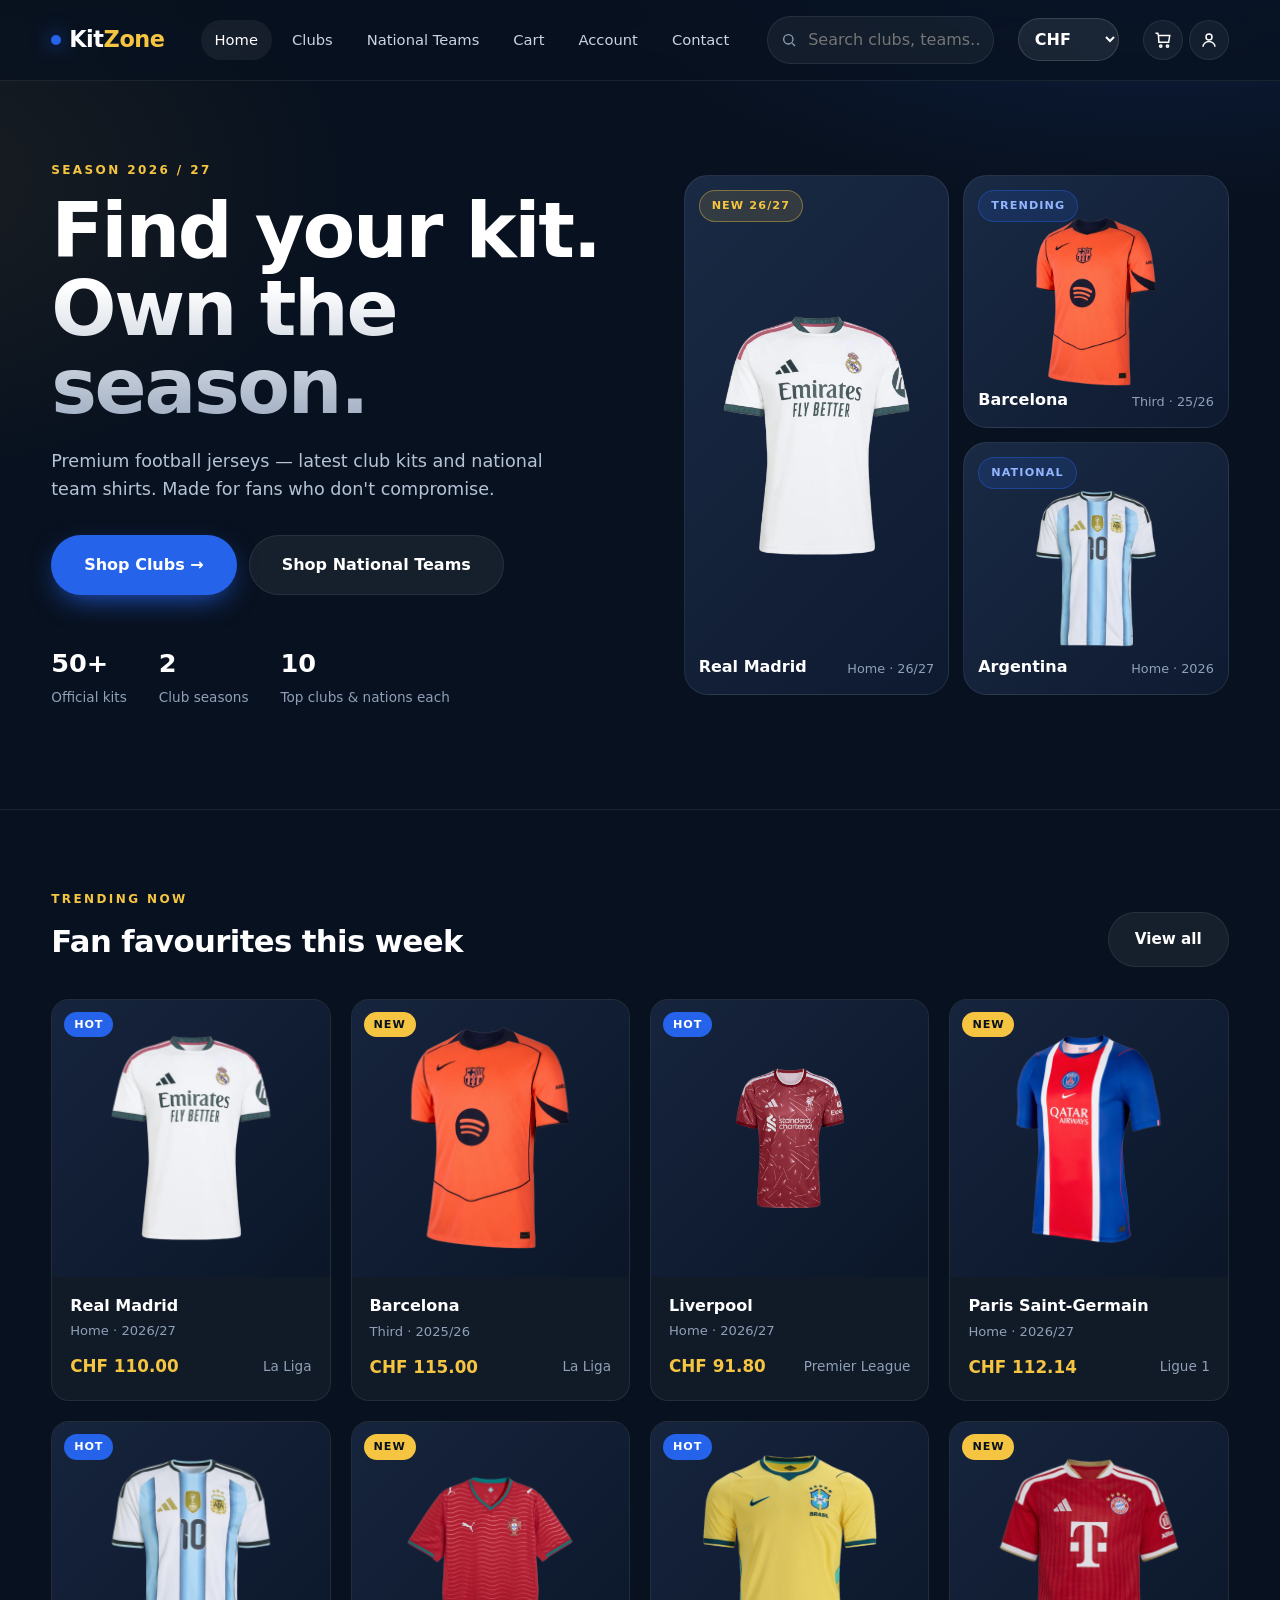
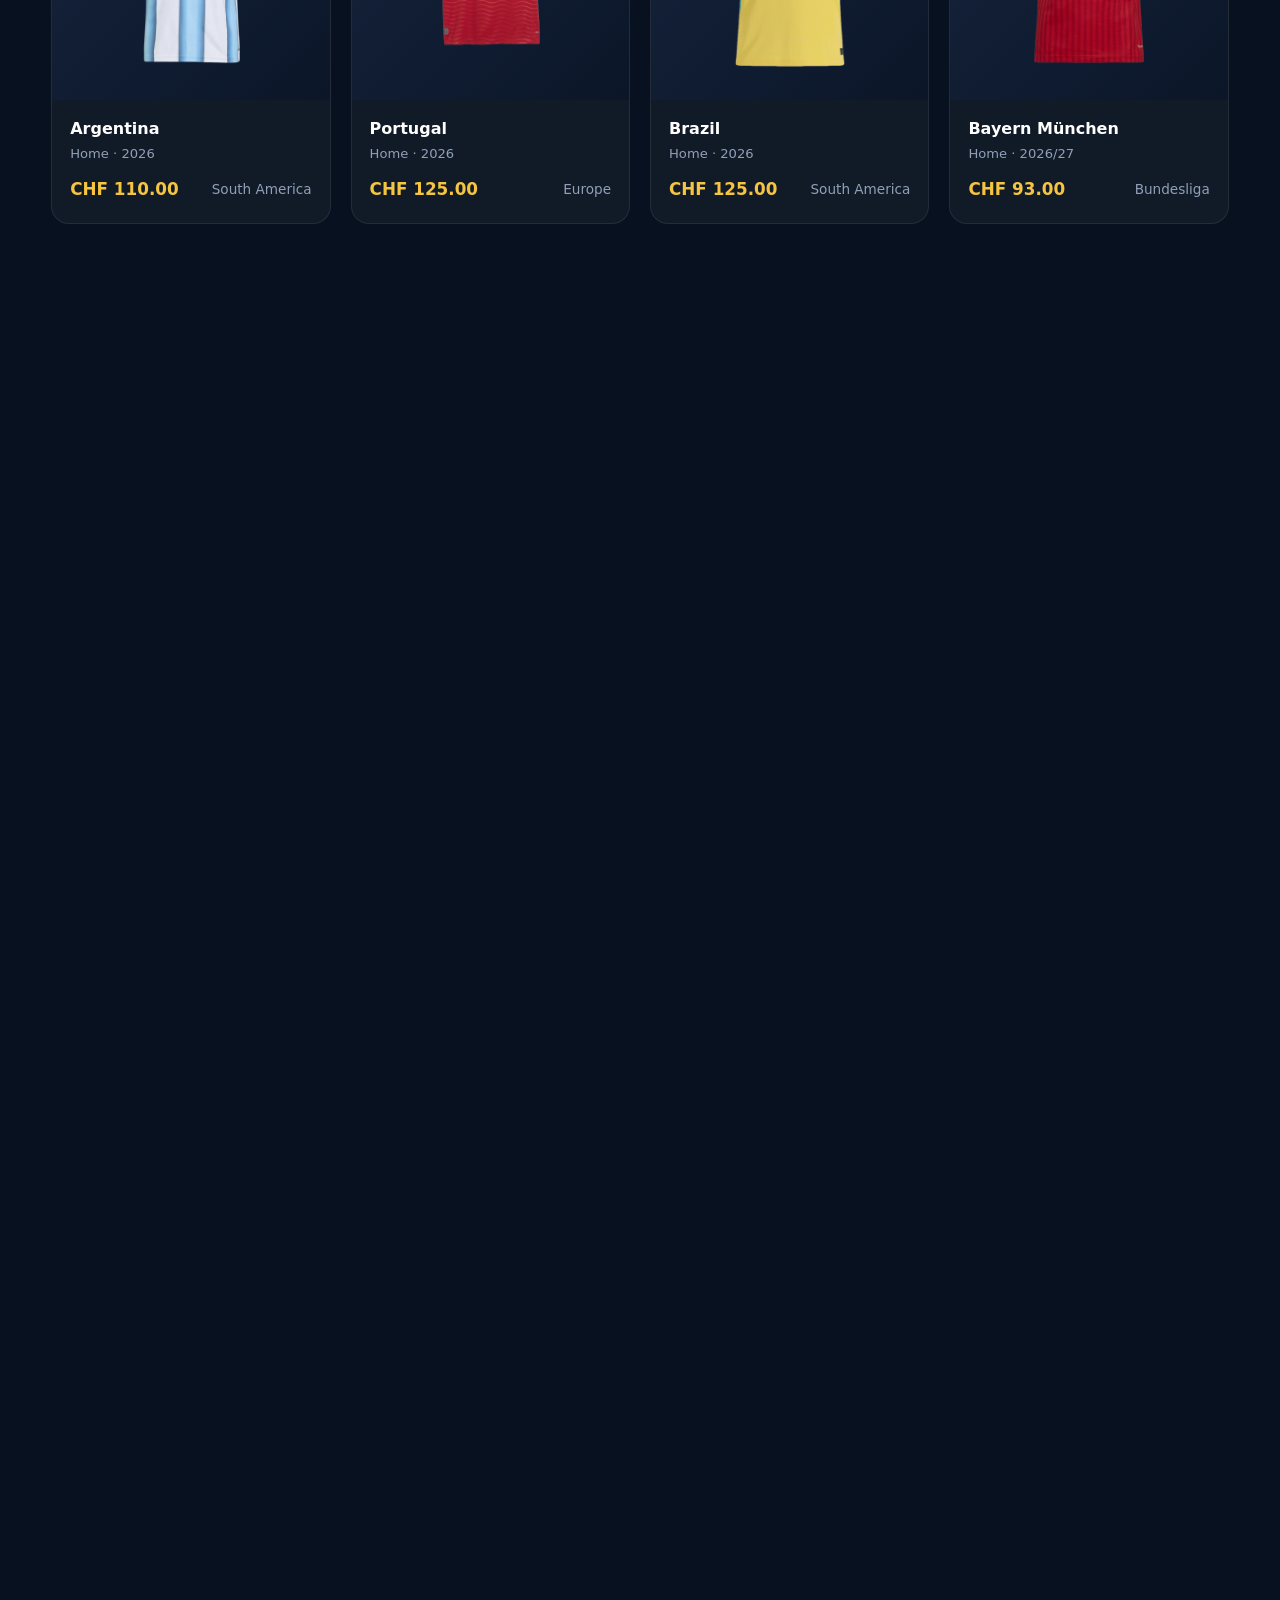
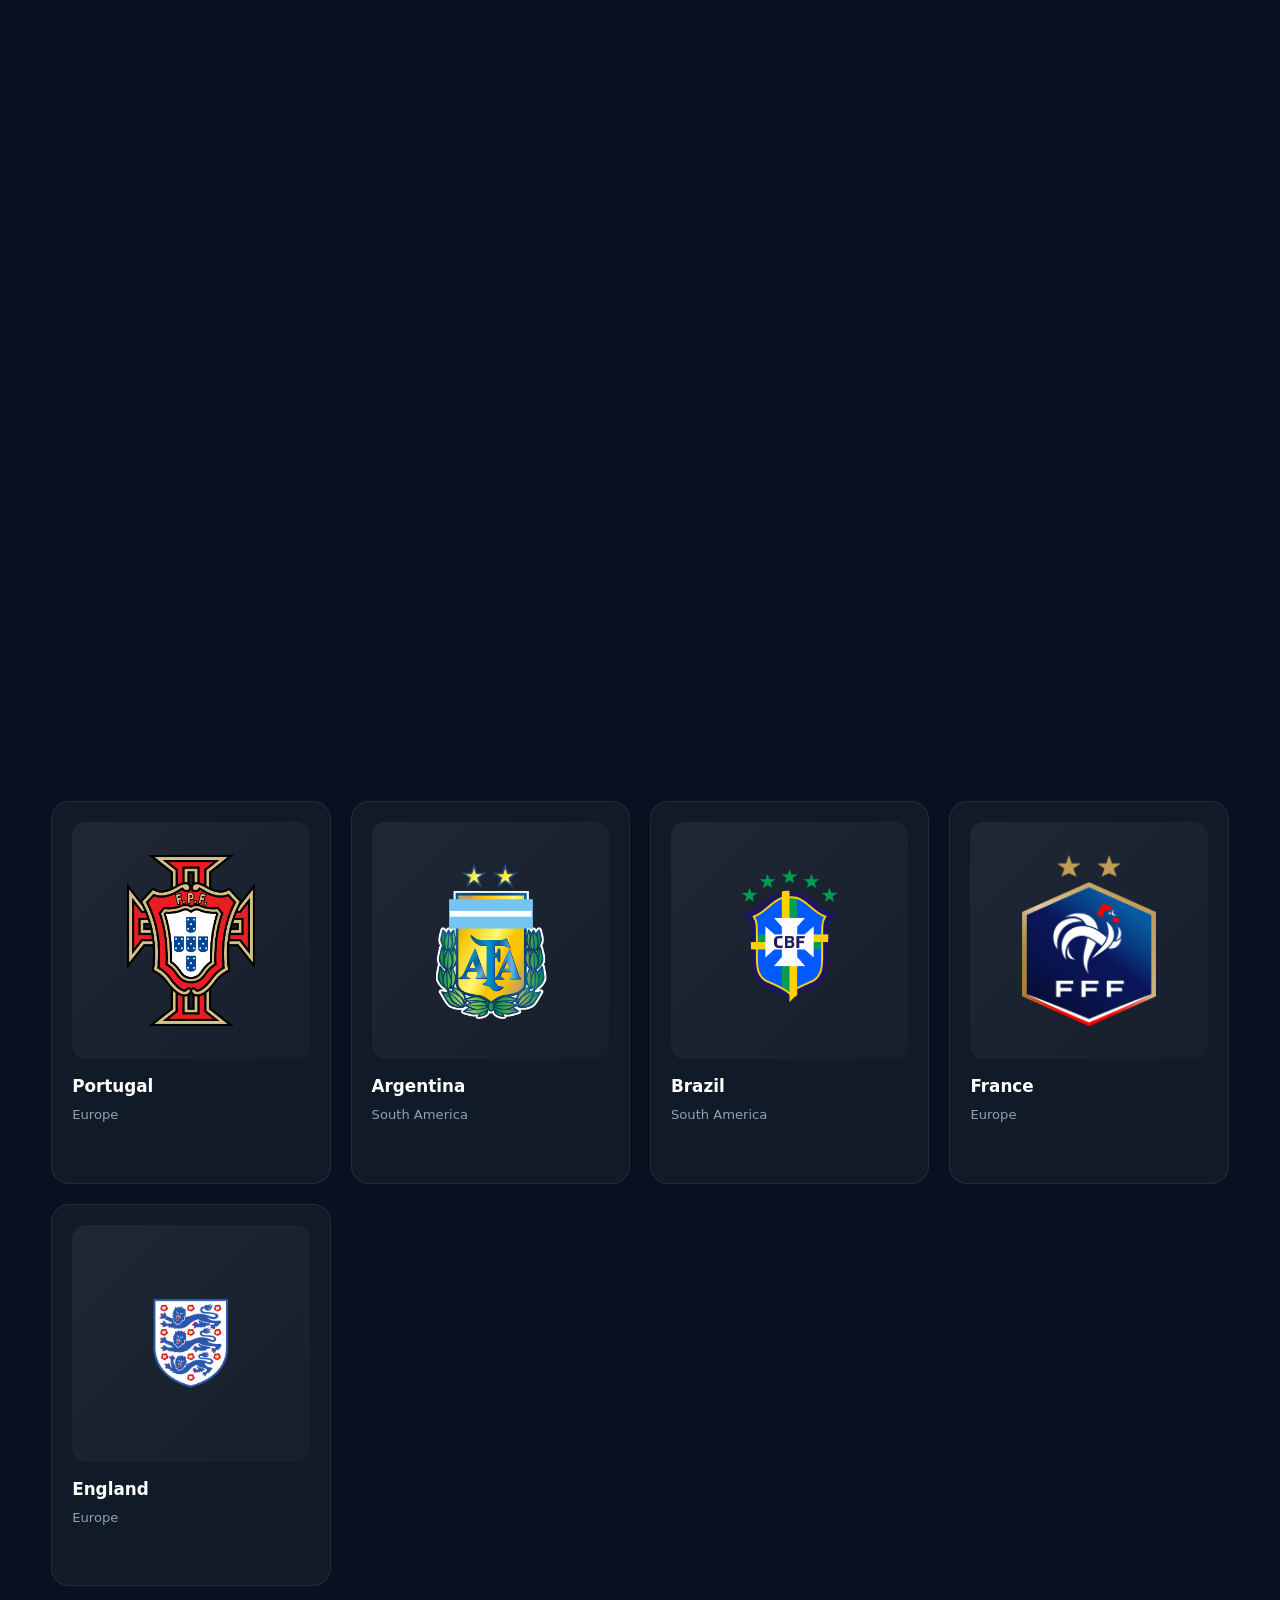
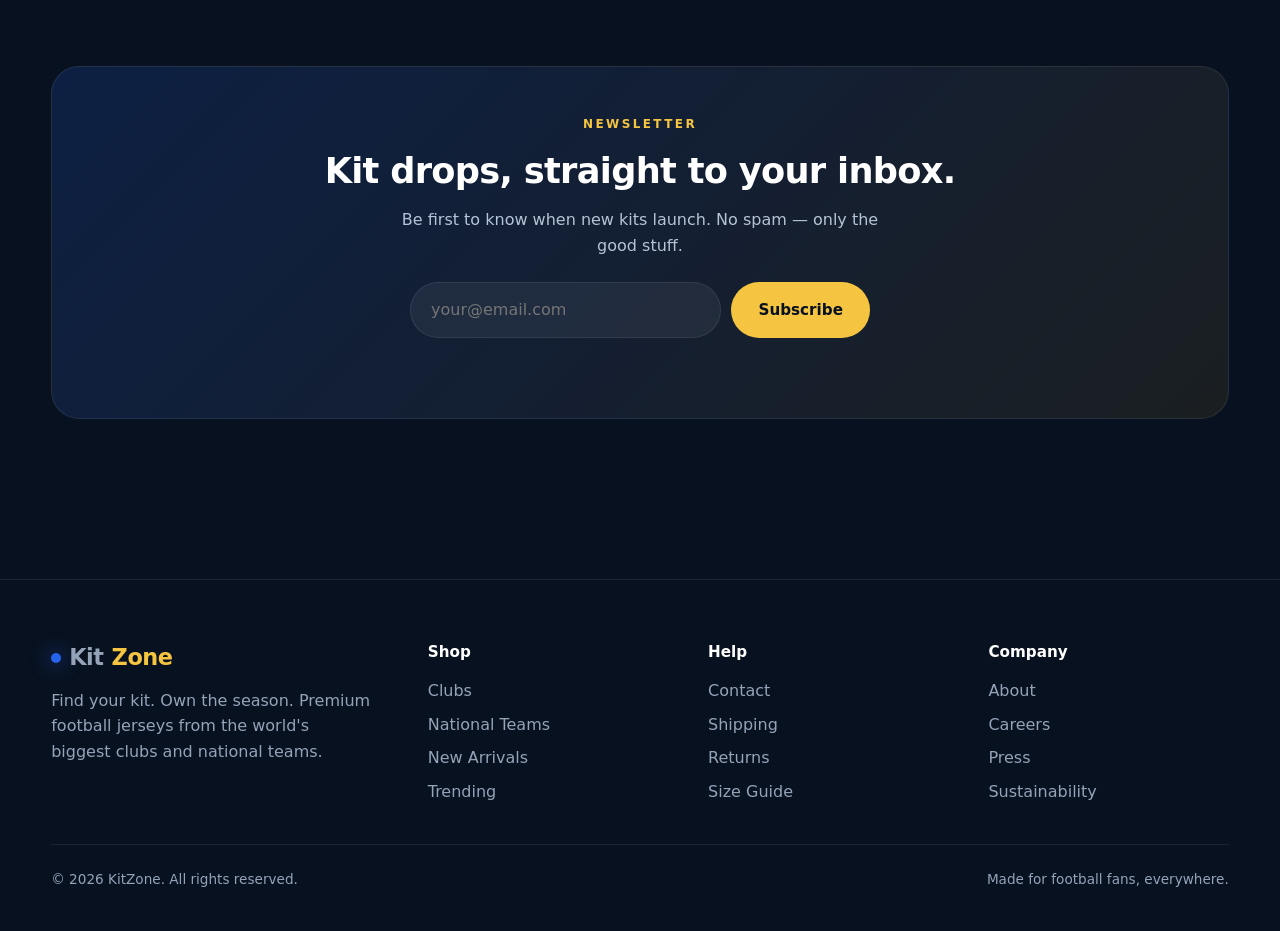
==== commit 67309ddf: "newest state" ====
--- a/index.html
+++ b/index.html
@@ -32,10 +32,10 @@
 
           <div class="hero-stats">
             <div>
-              <strong id="kitCount">60+</strong><span>Official kits</span>
+              <strong id="kitCount">50+</strong><span>Official kits</span>
             </div>
             <div><strong>2</strong><span>Club seasons</span></div>
-            <div><strong>10</strong><span>Top clubs</span></div>
+            <div><strong>10</strong><span>Top clubs & nations each</span></div>
           </div>
         </div>
 
@@ -149,12 +149,7 @@
     <script src="js/app.js"></script>
 
     <script>
-      const totalClubKits = window.clubs.length * 4;
-      const totalCountryKits = window.nationalTeams.length * 2;
-      const totalKits = totalClubKits + totalCountryKits;
-      const roundedKits = Math.floor(totalKits / 10) * 10;
-
-      document.getElementById("kitCount").textContent = `${roundedKits}+`;
+      document.getElementById("kitCount").textContent = "50+";
 
       document.getElementById("heroJ1").innerHTML = window.renderJerseyImage(
         "club",
--- a/css/style.css
+++ b/css/style.css
@@ -1375,6 +1375,7 @@
   font-size: 0.78rem;
   min-height: 14px;
 }
+
 .form-panel .btn {
   width: 100%;
   margin-top: 8px;
@@ -1561,15 +1562,14 @@
    ============================================================ */
 
 .real-jersey-img {
-  width: 100%;
-  height: 100%;
+  width: 80%;
+  height: 80%;
   object-fit: contain;
-  display: block;
-  padding: 16px;
-  transition: transform 0.25s ease;
-}
-
-.real-jersey-img:hover {
+}
+
+.product-card .real-jersey-img:hover,
+.jersey-cell .real-jersey-img:hover,
+.product-main-img .real-jersey-img:hover {
   transform: scale(1.04);
 }
 
@@ -1652,3 +1652,70 @@
   width: 70%;
   height: 70%;
 }
+
+.hero-tile:first-child .real-jersey-img {
+  max-width: 95%;
+  max-height: 95%;
+  transform: scale(1.7);
+}
+
+/* Fix smooth hover for real jersey images */
+.real-jersey-img {
+  transition: transform 250ms ease !important;
+}
+
+/* Kein direkter Hover auf allen Bildern */
+.real-jersey-img:hover {
+  transform: none !important;
+}
+
+/* Hero Madrid normal */
+.hero-tile:first-child .real-jersey-img {
+  transform: scale(1.45) !important;
+}
+
+/* Hero Madrid hover smooth */
+.hero-tile:first-child:hover .real-jersey-img {
+  transform: scale(1.55) !important;
+}
+
+/* Andere Hero-Trikots */
+.hero-tile:not(:first-child) .real-jersey-img {
+  transform: scale(1) !important;
+}
+
+.hero-tile:not(:first-child):hover .real-jersey-img {
+  transform: scale(1.08) !important;
+}
+
+/* Detailseite */
+.product-main-img .real-jersey-img {
+  transform: scale(0.9) !important;
+}
+
+.product-main-img:hover .real-jersey-img {
+  transform: scale(0.96) !important;
+}
+
+.team-grid {
+  max-width: 900px;
+  margin: 0 auto;
+}
+
+.contact .team-grid,
+body[data-page="contact"] .team-grid {
+  display: flex;
+  justify-content: center;
+  gap: 24px;
+  flex-wrap: wrap;
+  margin: 0 auto 40px;
+}
+
+body[data-page="contact"] .team-card {
+  width: 300px;
+}
+
+body[data-page="contact"] .form-panel {
+  width: min(700px, 100%);
+  margin: 40px auto 0 !important;
+}
